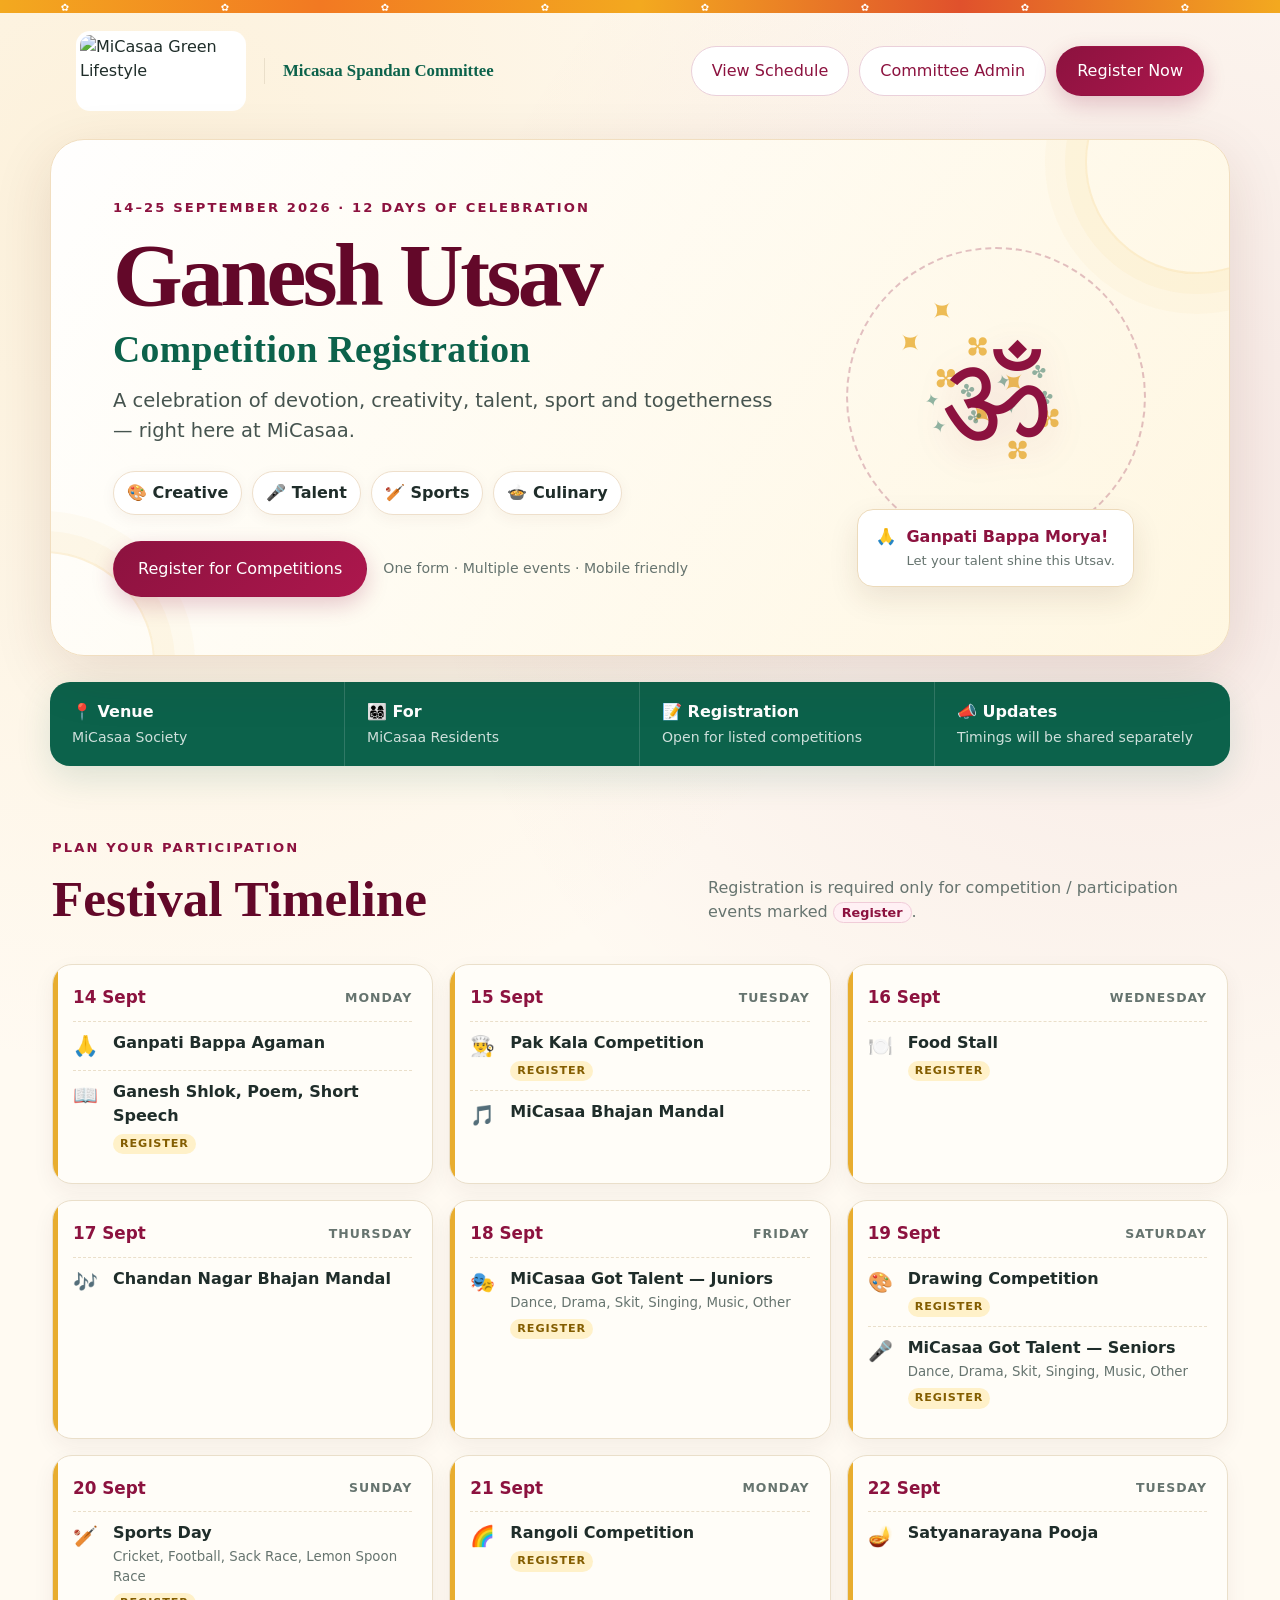
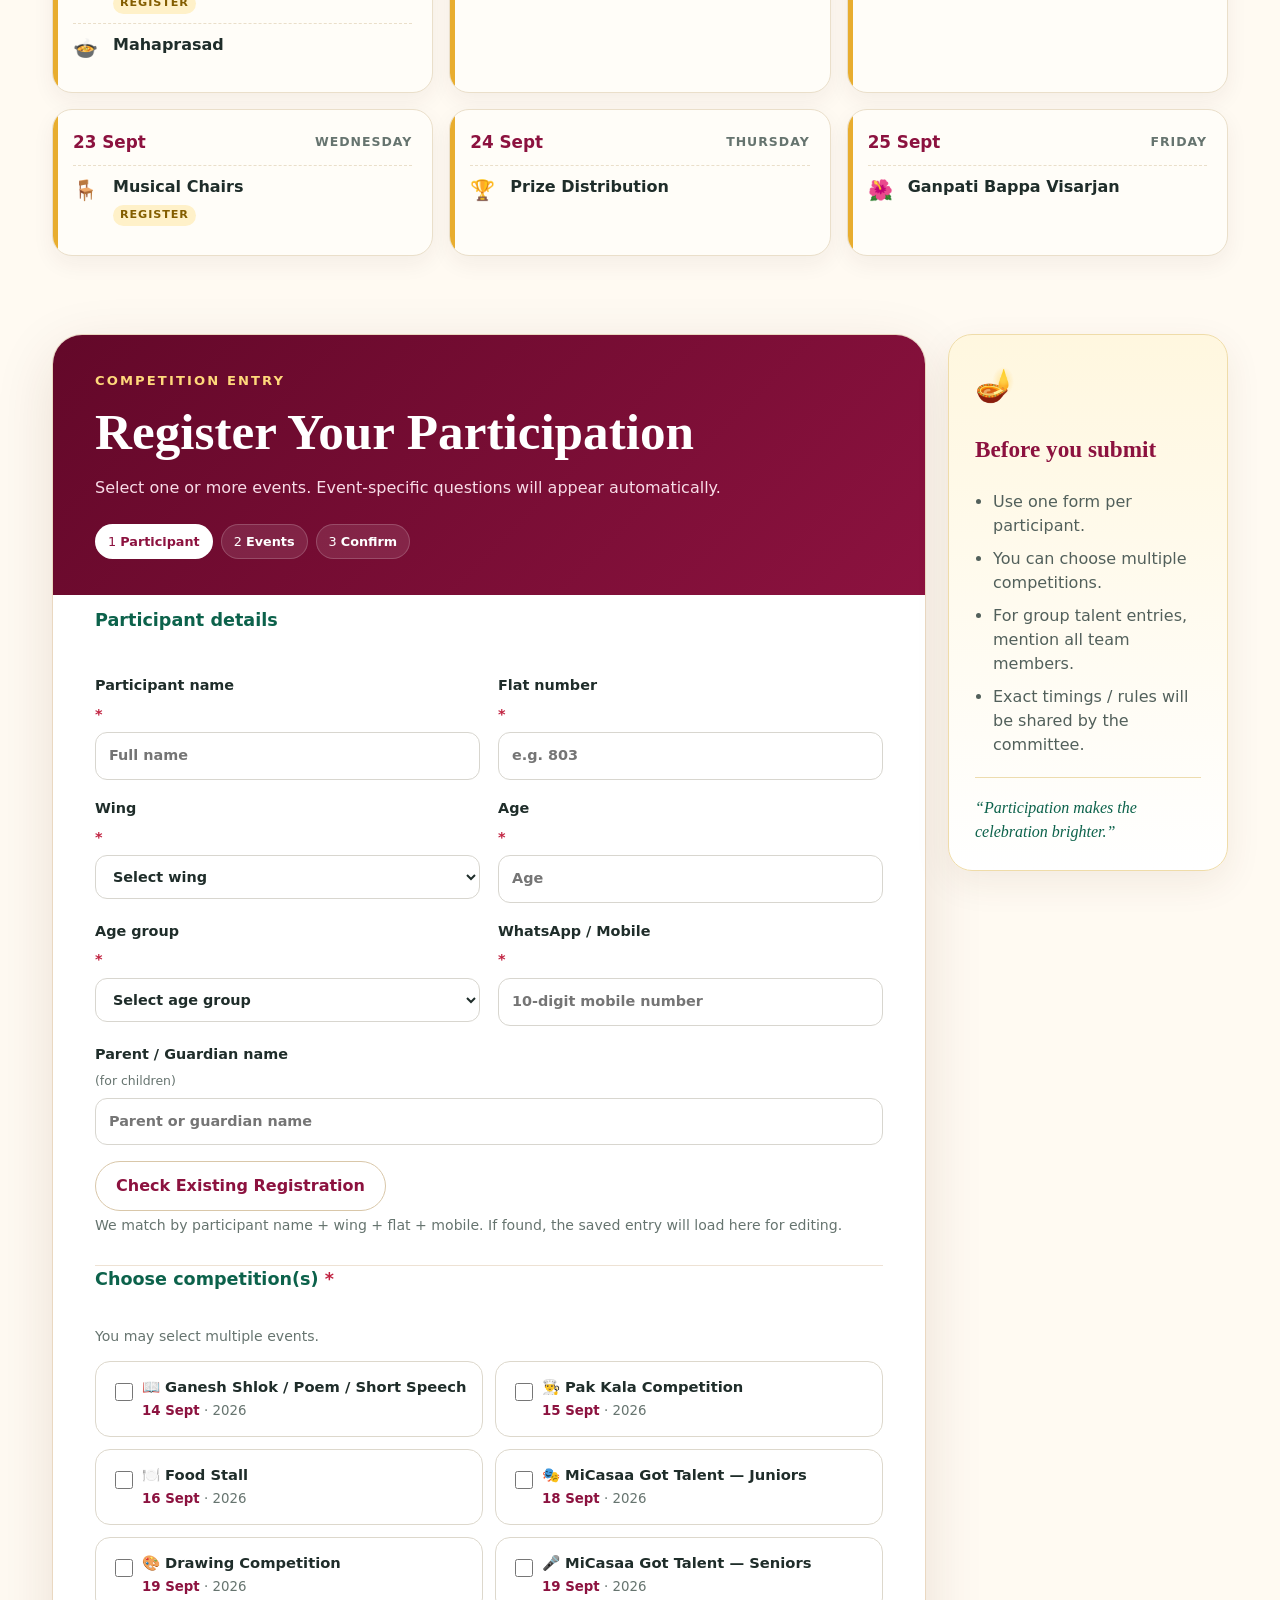
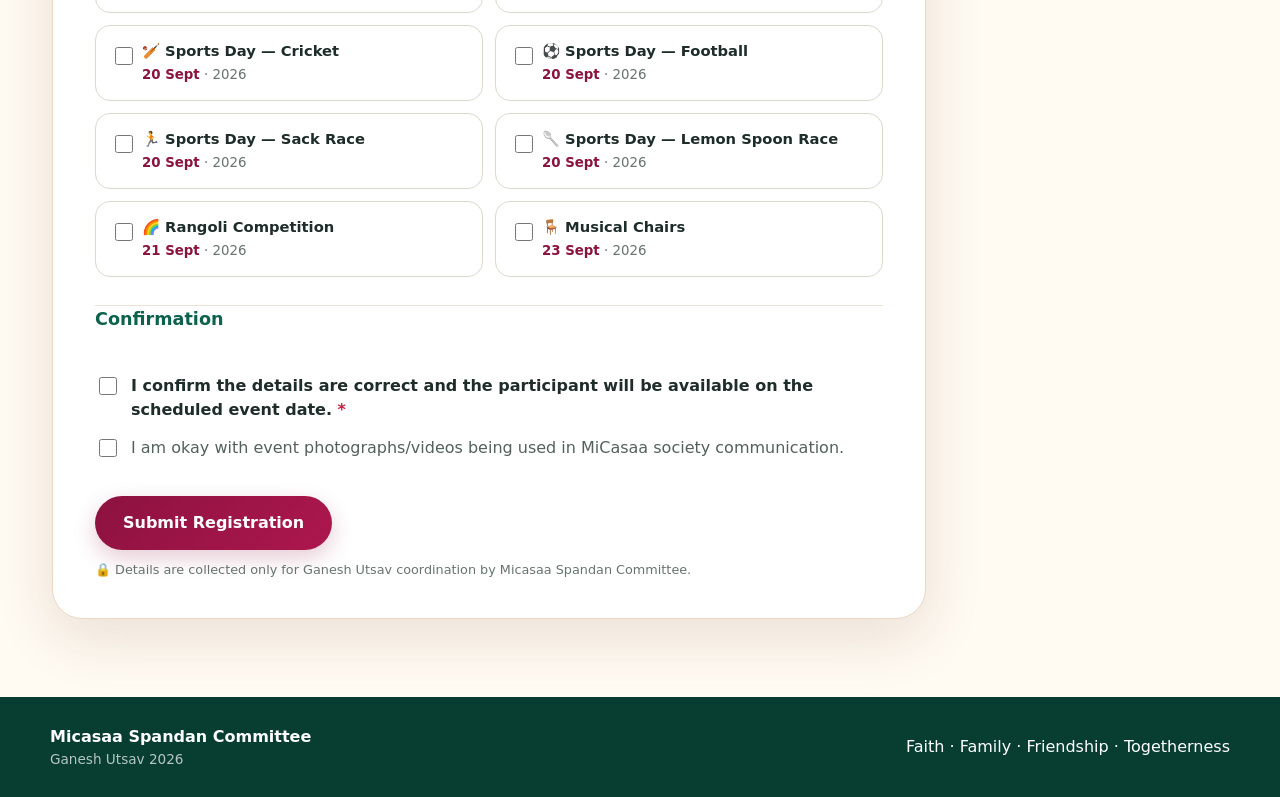
==== index.html @ 875b850d "Add files via upload" ====
<!doctype html>
<html lang="en">
<head>
  <meta charset="utf-8" />
  <meta name="viewport" content="width=device-width, initial-scale=1" />
  <meta name="theme-color" content="#7f1237" />
  <title>MiCasaa Ganesh Utsav 2026 — Competition Registration</title>
  <meta name="description" content="Register for MiCasaa Ganesh Utsav 2026 competitions and activities organised by Micasaa Spandan Committee." />
  <link rel="stylesheet" href="style.css" />
</head>
<body>
  <div class="top-garland" aria-hidden="true">
    <span>✿</span><span>✿</span><span>✿</span><span>✿</span><span>✿</span><span>✿</span><span>✿</span><span>✿</span>
  </div>

  <header class="site-header">
    <div class="brand-wrap">
      <img src="assets/micasaa-logo.png" alt="MiCasaa Green Lifestyle" class="logo" />
      <div class="committee">Micasaa Spandan Committee</div>
    </div>
    <div class="header-actions">
      <a class="ghost-btn" href="#schedule">View Schedule</a>
      <a class="ghost-btn" href="admin.html">Committee Admin</a>
      <a class="primary-btn" href="#register">Register Now</a>
    </div>
  </header>

  <main>
    <section class="hero">
      <div class="hero-copy">
        <div class="eyebrow">14–25 September 2026 · 12 Days of Celebration</div>
        <h1>Ganesh Utsav <span>Competition Registration</span></h1>
        <p class="hero-text">A celebration of devotion, creativity, talent, sport and togetherness — right here at MiCasaa.</p>
        <div class="hero-badges">
          <span>🎨 Creative</span><span>🎤 Talent</span><span>🏏 Sports</span><span>🍲 Culinary</span>
        </div>
        <div class="hero-cta">
          <a class="primary-btn large" href="#register">Register for Competitions</a>
          <div class="microcopy">One form · Multiple events · Mobile friendly</div>
        </div>
      </div>
      <div class="hero-art" aria-hidden="true">
        <div class="mandala"></div>
        <div class="ganesha-symbol">ॐ</div>
        <div class="modak-card">🙏<strong>Ganpati Bappa Morya!</strong><span>Let your talent shine this Utsav.</span></div>
      </div>
    </section>

    <section class="info-strip">
      <div><strong>📍 Venue</strong><span>MiCasaa Society</span></div>
      <div><strong>👨‍👩‍👧‍👦 For</strong><span>MiCasaa Residents</span></div>
      <div><strong>📝 Registration</strong><span>Open for listed competitions</span></div>
      <div><strong>📣 Updates</strong><span>Timings will be shared separately</span></div>
    </section>

    <section id="schedule" class="section schedule-section">
      <div class="section-heading">
        <div>
          <div class="eyebrow">Plan your participation</div>
          <h2>Festival Timeline</h2>
        </div>
        <p>Registration is required only for competition / participation events marked <span class="pill">Register</span>.</p>
      </div>
      <div id="timeline" class="timeline"></div>
    </section>

    <section id="register" class="section register-section">
      <div class="registration-card">
        <div class="form-intro">
          <div class="eyebrow light">Competition Entry</div>
          <h2>Register Your Participation</h2>
          <p>Select one or more events. Event-specific questions will appear automatically.</p>
          <div class="stepper" aria-label="Registration steps">
            <span class="active">1 <b>Participant</b></span>
            <span>2 <b>Events</b></span>
            <span>3 <b>Confirm</b></span>
          </div>
        </div>

        <form id="registrationForm" novalidate>
          <fieldset>
            <legend>Participant details</legend>
            <div class="form-grid">
              <label>Participant name <em>*</em>
                <input name="participantName" autocomplete="name" required placeholder="Full name" />
              </label>
              <label>Flat number <em>*</em>
                <input name="flatNumber" required inputmode="numeric" placeholder="e.g. 803" />
              </label>
              <label>Wing <em>*</em>
                <select name="wing" required>
                  <option value="">Select wing</option>
                  <option>A</option><option>B</option><option>C</option><option>D</option><option>Other</option>
                </select>
              </label>
              <label>Age <em>*</em>
                <input name="age" required type="number" min="3" max="100" placeholder="Age" />
              </label>
              <label>Age group <em>*</em>
                <select name="ageGroup" required>
                  <option value="">Select age group</option>
                  <option>Junior / Kids</option>
                  <option>Senior / Teen</option>
                  <option>Adult</option>
                </select>
              </label>
              <label>WhatsApp / Mobile <em>*</em>
                <input name="mobile" required type="tel" inputmode="tel" pattern="[0-9 +()-]{10,18}" placeholder="10-digit mobile number" />
              </label>
              <label class="full">Parent / Guardian name <span class="optional">(for children)</span>
                <input name="guardianName" placeholder="Parent or guardian name" />
              </label>
            </div>
            <div class="existing-check">
              <button id="checkExisting" class="ghost-btn inline-check" type="button">Check Existing Registration</button>
              <span class="field-help">We match by participant name + wing + flat + mobile. If found, the saved entry will load here for editing.</span>
            </div>
            <div id="existingStatus" class="existing-status" hidden></div>
          </fieldset>

          <fieldset>
            <legend>Choose competition(s) <em>*</em></legend>
            <p class="field-help">You may select multiple events.</p>
            <div id="competitionCards" class="competition-grid"></div>
            <div id="eventError" class="error-text" hidden>Please select at least one competition.</div>
          </fieldset>

          <fieldset id="eventDetailsFieldset" hidden>
            <legend>Event details</legend>
            <div id="dynamicQuestions"></div>
          </fieldset>

          <fieldset>
            <legend>Confirmation</legend>
            <label class="check-row">
              <input type="checkbox" name="confirmation" required />
              <span>I confirm the details are correct and the participant will be available on the scheduled event date. <em>*</em></span>
            </label>
            <label class="check-row optional-consent">
              <input type="checkbox" name="photoConsent" />
              <span>I am okay with event photographs/videos being used in MiCasaa society communication.</span>
            </label>
          </fieldset>

          <div class="submit-area">
            <button class="primary-btn submit-btn" type="submit">
              <span class="submit-label">Submit Registration</span>
              <span class="spinner" hidden></span>
            </button>
            <p class="privacy-note">🔒 Details are collected only for Ganesh Utsav coordination by Micasaa Spandan Committee.</p>
          </div>
        </form>
      </div>

      <aside class="side-card">
        <div class="side-icon">🪔</div>
        <h3>Before you submit</h3>
        <ul>
          <li>Use one form per participant.</li>
          <li>You can choose multiple competitions.</li>
          <li>For group talent entries, mention all team members.</li>
          <li>Exact timings / rules will be shared by the committee.</li>
        </ul>
        <div class="quote">“Participation makes the celebration brighter.”</div>
      </aside>
    </section>
  </main>

  <div id="successModal" class="modal" hidden>
    <div class="modal-card" role="dialog" aria-modal="true" aria-labelledby="successTitle">
      <div class="success-icon">✓</div>
      <h2 id="successTitle">Registration received!</h2>
      <p id="successMessage">Thank you for participating in MiCasaa Ganesh Utsav 2026.</p>
      <div id="registrationSummary" class="summary-box"></div>
      <p class="bappa">Ganpati Bappa Morya! 🙏🌺</p>
      <button id="closeModal" class="primary-btn" type="button">Done</button>
    </div>
  </div>

  <footer>
    <div><strong>Micasaa Spandan Committee</strong><span>Ganesh Utsav 2026</span></div>
    <div>Faith · Family · Friendship · Togetherness</div>
  </footer>

  <script src="config.js"></script>
  <script src="script.js"></script>
</body>
</html>
---- style.css ----
:root {
  --maroon:#8c123f;
  --maroon-dark:#630829;
  --gold:#e8ad2f;
  --gold-soft:#ffe8a4;
  --green:#0c624b;
  --ink:#1f2d2a;
  --muted:#66746f;
  --cream:#fffaf0;
  --paper:#fffdf8;
  --line:#eadfca;
  --shadow:0 18px 60px rgba(80,35,18,.12);
  --radius:24px;
}
*{box-sizing:border-box}html{scroll-behavior:smooth}body{margin:0;color:var(--ink);font-family:Inter,ui-sans-serif,system-ui,-apple-system,BlinkMacSystemFont,"Segoe UI",sans-serif;background:
radial-gradient(circle at 10% 5%, rgba(232,173,47,.12), transparent 22%),
radial-gradient(circle at 90% 12%, rgba(140,18,63,.08), transparent 20%),
#fffaf2;line-height:1.5}.top-garland{height:13px;background:linear-gradient(90deg,#f3a91f,#f27922,#f3a91f,#e0512c,#f3a91f);display:flex;justify-content:space-around;overflow:hidden;color:#fff;font-size:10px;letter-spacing:30px}.site-header{max-width:1180px;margin:auto;padding:18px 26px;display:flex;align-items:center;justify-content:space-between;gap:24px}.brand-wrap{display:flex;align-items:center;gap:18px}.logo{width:170px;height:80px;object-fit:contain;background:#fff;border-radius:14px;padding:4px}.committee{font-family:Georgia,serif;color:var(--green);font-size:1.05rem;font-weight:700;border-left:1px solid var(--line);padding-left:18px}.header-actions{display:flex;gap:10px}.primary-btn,.ghost-btn{display:inline-flex;align-items:center;justify-content:center;text-decoration:none;border-radius:999px;padding:12px 20px;font-weight:800;border:1px solid transparent;transition:.2s ease;cursor:pointer;font:inherit}.primary-btn{background:linear-gradient(135deg,var(--maroon),#ad174d);color:#fff;box-shadow:0 8px 22px rgba(140,18,63,.22)}.primary-btn:hover{transform:translateY(-1px);box-shadow:0 10px 28px rgba(140,18,63,.3)}.ghost-btn{background:#fff;color:var(--maroon);border-color:#ead0da}.ghost-btn:hover{background:#fff3f7}.hero{max-width:1180px;margin:10px auto 26px;padding:58px 62px;border-radius:34px;display:grid;grid-template-columns:1.35fr .65fr;min-height:500px;background:
linear-gradient(125deg,rgba(255,255,255,.96),rgba(255,247,225,.96)),
repeating-linear-gradient(45deg,transparent 0 20px,rgba(232,173,47,.08) 20px 21px);position:relative;overflow:hidden;box-shadow:var(--shadow);border:1px solid #f1dec0}.hero:before,.hero:after{content:"";position:absolute;width:220px;height:220px;border:2px solid rgba(232,173,47,.16);border-radius:50%;right:-80px;top:-90px;box-shadow:0 0 0 20px rgba(232,173,47,.05),0 0 0 40px rgba(232,173,47,.04)}.hero:after{right:auto;left:-120px;top:auto;bottom:-120px}.hero-copy{position:relative;z-index:2;align-self:center}.eyebrow{font-size:.82rem;text-transform:uppercase;letter-spacing:.16em;color:var(--maroon);font-weight:900}.eyebrow.light{color:#ffd87b}.hero h1{font-family:Georgia,serif;font-size:clamp(3rem,7vw,5.6rem);line-height:.92;margin:16px 0 18px;color:var(--maroon-dark);letter-spacing:-.04em}.hero h1 span{display:block;color:var(--green);font-size:.42em;letter-spacing:.01em;margin-top:16px}.hero-text{font-size:1.22rem;max-width:680px;color:#46544f}.hero-badges{display:flex;gap:10px;flex-wrap:wrap;margin:26px 0}.hero-badges span{background:#fff;border:1px solid #eedfcb;border-radius:999px;padding:9px 13px;font-weight:700;box-shadow:0 4px 15px rgba(79,41,24,.05)}.hero-cta{display:flex;align-items:center;gap:16px;flex-wrap:wrap}.large{padding:15px 24px}.microcopy{font-size:.88rem;color:var(--muted)}.hero-art{position:relative;display:grid;place-items:center;min-height:360px}.mandala{width:300px;height:300px;border:2px dashed rgba(140,18,63,.25);border-radius:50%;position:absolute;animation:spin 36s linear infinite}.mandala:before,.mandala:after{content:"✦ ✤ ✦ ✤ ✦ ✤ ✦ ✤";position:absolute;inset:36px;display:grid;place-items:center;color:rgba(232,173,47,.8);font-size:30px;letter-spacing:8px;transform:rotate(45deg)}.mandala:after{inset:78px;transform:rotate(-15deg);color:rgba(12,98,75,.45);font-size:18px}.ganesha-symbol{font-family:Georgia,serif;font-size:8rem;color:var(--maroon);z-index:1;filter:drop-shadow(0 10px 18px rgba(140,18,63,.15))}.modak-card{position:absolute;bottom:10px;z-index:2;background:#fff;padding:15px 18px;border-radius:16px;border:1px solid #ecdaba;box-shadow:0 12px 30px rgba(72,37,20,.1);display:grid;grid-template-columns:auto 1fr;gap:2px 10px;align-items:center}.modak-card strong{color:var(--maroon)}.modak-card span{grid-column:2;font-size:.82rem;color:var(--muted)}@keyframes spin{to{transform:rotate(360deg)}}.info-strip{max-width:1180px;margin:0 auto 72px;display:grid;grid-template-columns:repeat(4,1fr);background:var(--green);color:#fff;border-radius:20px;overflow:hidden;box-shadow:0 12px 35px rgba(12,98,75,.14)}.info-strip>div{padding:18px 22px;border-right:1px solid rgba(255,255,255,.15);display:flex;flex-direction:column;gap:3px}.info-strip>div:last-child{border:0}.info-strip span{font-size:.88rem;opacity:.8}.section{max-width:1180px;margin:0 auto 78px;padding:0 2px}.section-heading{display:flex;justify-content:space-between;align-items:end;gap:40px;margin-bottom:24px}.section-heading h2,.form-intro h2{font-family:Georgia,serif;color:var(--maroon-dark);font-size:clamp(2rem,4vw,3.3rem);margin:3px 0}.section-heading p{max-width:520px;color:var(--muted)}.pill{background:#fff0f4;color:var(--maroon);border:1px solid #f0ccd8;border-radius:999px;padding:2px 8px;font-size:.8rem;font-weight:800}.timeline{display:grid;grid-template-columns:repeat(3,1fr);gap:16px}.day-card{background:var(--paper);border:1px solid var(--line);border-radius:20px;padding:20px;position:relative;overflow:hidden;box-shadow:0 8px 22px rgba(65,40,26,.06)}.day-card:before{content:"";position:absolute;left:0;top:0;bottom:0;width:5px;background:var(--gold)}.day-head{display:flex;justify-content:space-between;align-items:center;margin-bottom:10px}.date-chip{font-weight:900;color:var(--maroon);font-size:1.05rem}.weekday{font-size:.78rem;text-transform:uppercase;letter-spacing:.08em;color:var(--muted);font-weight:800}.event-line{display:flex;gap:10px;align-items:flex-start;padding:9px 0;border-top:1px dashed #eadfca}.event-line:first-of-type{border-top:0}.event-icon{width:30px;flex:0 0 30px;font-size:1.25rem}.event-line strong{display:block}.event-line small{display:block;color:var(--muted);margin-top:2px}.register-tag{display:inline-block;margin-top:6px;background:#fff1c9;color:#835d00;border-radius:999px;padding:2px 7px;font-size:.7rem;text-transform:uppercase;letter-spacing:.08em;font-weight:900}.register-section{display:grid;grid-template-columns:minmax(0,1fr) 280px;gap:22px;align-items:start}.registration-card{background:#fff;border-radius:30px;overflow:hidden;box-shadow:var(--shadow);border:1px solid #ead8c1}.form-intro{background:linear-gradient(135deg,var(--maroon-dark),var(--maroon));color:#fff;padding:36px 42px}.form-intro h2{color:#fff}.form-intro p{margin:5px 0 24px;color:#f8dce7}.stepper{display:flex;gap:8px;flex-wrap:wrap}.stepper span{background:rgba(255,255,255,.1);border:1px solid rgba(255,255,255,.18);border-radius:999px;padding:7px 12px;font-size:.8rem}.stepper .active{background:#fff;color:var(--maroon)}form{padding:12px 42px 38px}fieldset{border:0;border-bottom:1px solid #eee2d4;padding:28px 0;margin:0}fieldset:last-of-type{border-bottom:0}legend{font-size:1.1rem;font-weight:900;color:var(--green);padding:0;margin-bottom:14px}em{color:#c12442;font-style:normal}.optional{font-size:.78rem;color:var(--muted);font-weight:500}.form-grid{display:grid;grid-template-columns:repeat(2,minmax(0,1fr));gap:18px}.form-grid label,.dynamic-block label{display:flex;flex-direction:column;gap:7px;font-weight:750;font-size:.9rem}.full{grid-column:1/-1}input,select,textarea{width:100%;border:1px solid #d8d6cf;border-radius:12px;padding:12px 13px;font:inherit;color:var(--ink);background:#fff;outline:0;transition:.15s}input:focus,select:focus,textarea:focus{border-color:var(--green);box-shadow:0 0 0 3px rgba(12,98,75,.1)}textarea{min-height:92px;resize:vertical}.field-help{font-size:.88rem;color:var(--muted);margin-top:-8px}.competition-grid{display:grid;grid-template-columns:repeat(2,1fr);gap:12px}.competition-card{position:relative;border:1px solid #ddd8cc;border-radius:15px;padding:14px 14px 14px 46px;cursor:pointer;background:#fff;transition:.16s;min-height:76px}.competition-card:hover{border-color:#d6ad59;background:#fffdf8}.competition-card.selected{border-color:var(--maroon);background:#fff3f7;box-shadow:0 0 0 2px rgba(140,18,63,.08)}.competition-card input{position:absolute;left:15px;top:18px;width:18px;height:18px;accent-color:var(--maroon)}.competition-card strong{display:block;font-size:.92rem}.competition-card small{color:var(--muted);display:block;margin-top:3px}.competition-card .event-date{color:var(--maroon);font-weight:800}.error-text{color:#b11a36;background:#fff0f3;border-radius:10px;padding:9px 11px;margin-top:10px;font-size:.88rem}.dynamic-block{background:#fbfaf6;border:1px solid #e8dfd2;border-radius:16px;padding:18px;margin:12px 0}.dynamic-block h4{margin:0 0 13px;color:var(--maroon)}.dynamic-grid{display:grid;grid-template-columns:repeat(2,1fr);gap:14px}.check-row{display:flex;gap:11px;align-items:flex-start;font-weight:650}.check-row input{width:18px;height:18px;accent-color:var(--green);margin-top:3px;flex:0 0 auto}.optional-consent{margin-top:14px;color:#53615c;font-weight:500}.submit-area{display:flex;flex-direction:column;align-items:flex-start;gap:10px;padding-top:8px}.submit-btn{border:0;padding:15px 28px;font-weight:900}.privacy-note{font-size:.8rem;color:var(--muted);margin:0}.spinner{width:17px;height:17px;border:2px solid rgba(255,255,255,.5);border-top-color:#fff;border-radius:50%;animation:spin .8s linear infinite}.side-card{position:sticky;top:20px;background:linear-gradient(180deg,#fff7df,#fff);border:1px solid #efdca9;border-radius:24px;padding:26px;box-shadow:0 12px 36px rgba(88,52,20,.08)}.side-icon{font-size:2rem}.side-card h3{color:var(--maroon);font-family:Georgia,serif;font-size:1.45rem}.side-card ul{padding-left:18px;color:#52605b}.side-card li{margin:9px 0}.quote{margin-top:20px;border-top:1px solid #eddcaf;padding-top:18px;color:var(--green);font-family:Georgia,serif;font-style:italic}.modal{position:fixed;inset:0;background:rgba(35,18,12,.62);z-index:50;display:grid;place-items:center;padding:20px}.modal[hidden]{display:none}.modal-card{background:#fffdf8;width:min(520px,100%);border-radius:26px;padding:34px;text-align:center;box-shadow:0 28px 80px rgba(0,0,0,.25);border:2px solid #ecd18a}.success-icon{width:64px;height:64px;display:grid;place-items:center;margin:0 auto 12px;border-radius:50%;background:#e8f7ef;color:var(--green);font-size:2rem;font-weight:900}.modal h2{font-family:Georgia,serif;color:var(--maroon);font-size:2rem;margin:8px}.summary-box{background:#f8f4ea;border-radius:15px;padding:15px;margin:18px 0;text-align:left;font-size:.9rem}.bappa{font-weight:900;color:var(--green)}footer{background:#083d32;color:#fff;padding:28px max(26px,calc((100vw - 1180px)/2));display:flex;justify-content:space-between;gap:20px;align-items:center}footer div:first-child{display:flex;flex-direction:column}footer span{opacity:.7;font-size:.85rem}
@media(max-width:900px){.site-header{padding:14px 18px}.committee{display:none}.header-actions .ghost-btn{display:none}.hero{margin:4px 14px 20px;padding:38px 26px;grid-template-columns:1fr}.hero-art{min-height:240px}.hero h1{font-size:3.7rem}.mandala{width:230px;height:230px}.ganesha-symbol{font-size:6rem}.info-strip{margin:0 14px 52px;grid-template-columns:repeat(2,1fr)}.timeline{grid-template-columns:repeat(2,1fr)}.section{padding:0 14px}.register-section{grid-template-columns:1fr}.side-card{position:static}.form-intro,form{padding-left:24px;padding-right:24px}}
@media(max-width:620px){.logo{width:132px;height:64px}.site-header .primary-btn{padding:10px 14px;font-size:.84rem}.hero{padding:32px 20px;border-radius:24px}.hero h1{font-size:3rem}.hero h1 span{font-size:.38em}.hero-text{font-size:1rem}.hero-art{min-height:220px}.modak-card{font-size:.8rem}.info-strip{grid-template-columns:1fr 1fr;border-radius:16px}.info-strip>div{padding:14px}.section-heading{display:block}.timeline{grid-template-columns:1fr}.registration-card{border-radius:22px}.form-grid,.competition-grid,.dynamic-grid{grid-template-columns:1fr}.stepper b{display:none}form{padding:6px 18px 28px}.form-intro{padding:28px 20px}.form-intro h2{font-size:2.35rem}footer{display:block;text-align:center}footer div+div{margin-top:10px}.hero-cta{align-items:flex-start;flex-direction:column}}

/* Existing registration / edit mode */
.existing-check{display:flex;align-items:center;gap:12px;flex-wrap:wrap;margin-top:16px}
.inline-check{background:#fff;border:1px solid #d9c7a9;color:var(--maroon);cursor:pointer;font:inherit;font-weight:850}
.inline-check:disabled{opacity:.55;cursor:wait}
.existing-status{margin-top:14px;border-radius:14px;padding:13px 15px;font-size:.9rem;border:1px solid #d8e7df;background:#edf8f2;color:#175c48}
.existing-status.not-found{background:#fffaf0;border-color:#efdfb8;color:#755619}
.existing-status.found{background:#edf8f2;border-color:#b9dfcd;color:#155c47}
.existing-status.error{background:#fff1f3;border-color:#f0c4cd;color:#a02039}
.edit-chip{display:inline-block;margin-left:6px;background:#dff4e9;color:#176249;border-radius:999px;padding:3px 8px;font-size:.75rem;font-weight:900}

.food-stall-note{margin-top:4px;padding:12px 14px;border-radius:12px;background:#fff7df;border:1px solid #e7c66b;color:#6f4d16;font-size:.92rem;line-height:1.45}
.food-stall-note strong{color:#8b2f24}
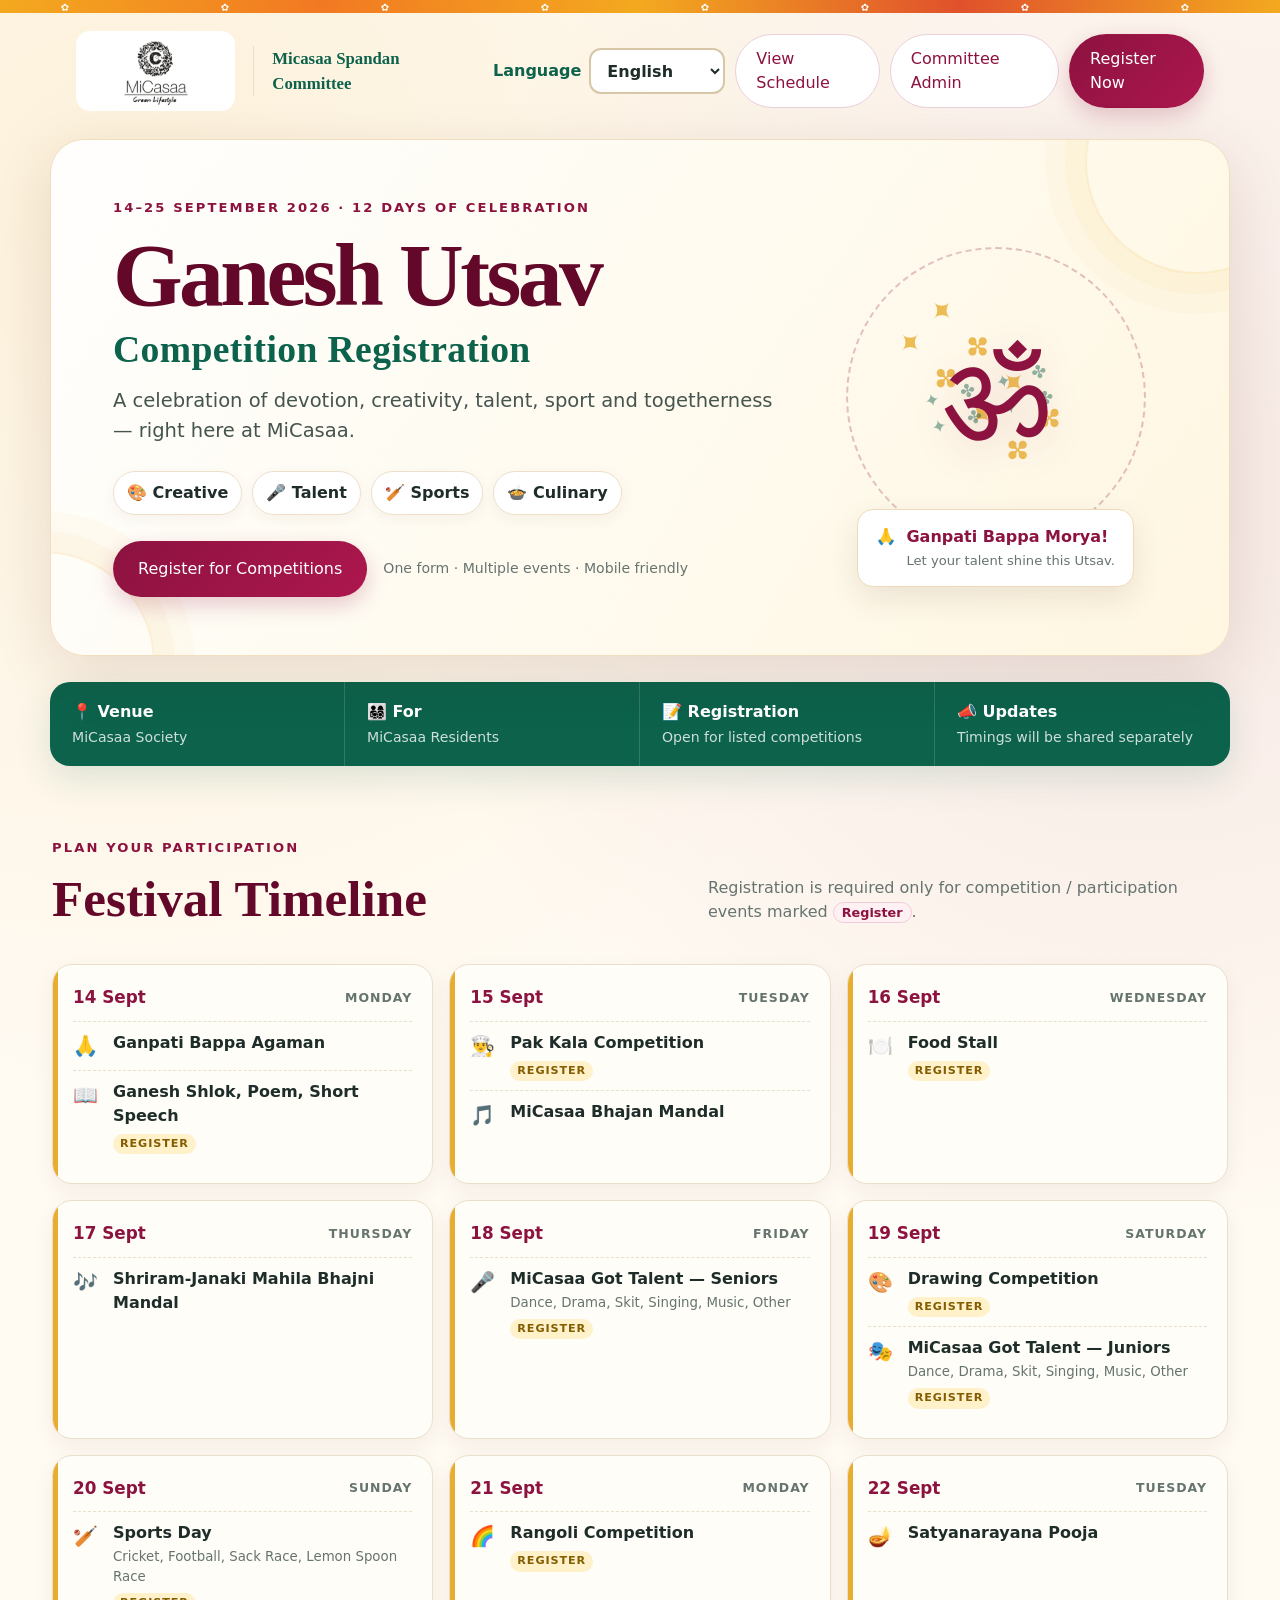
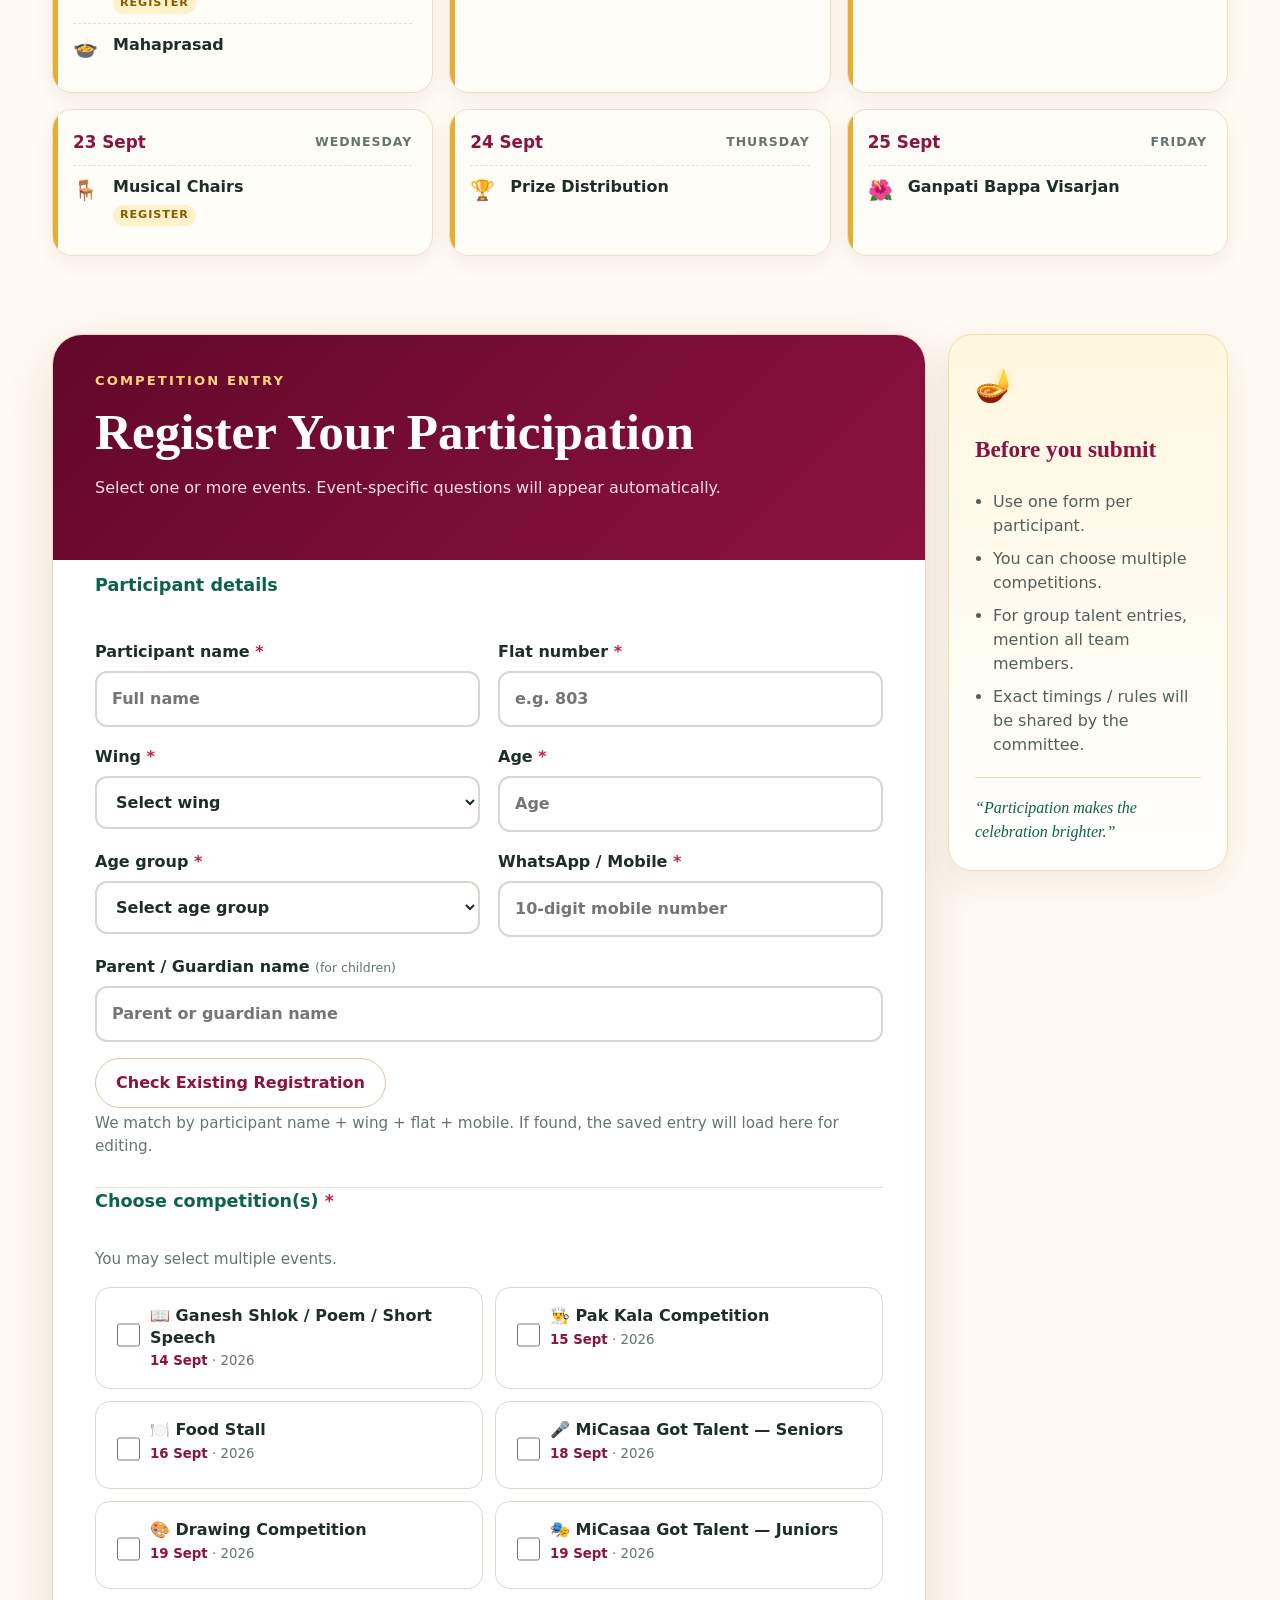
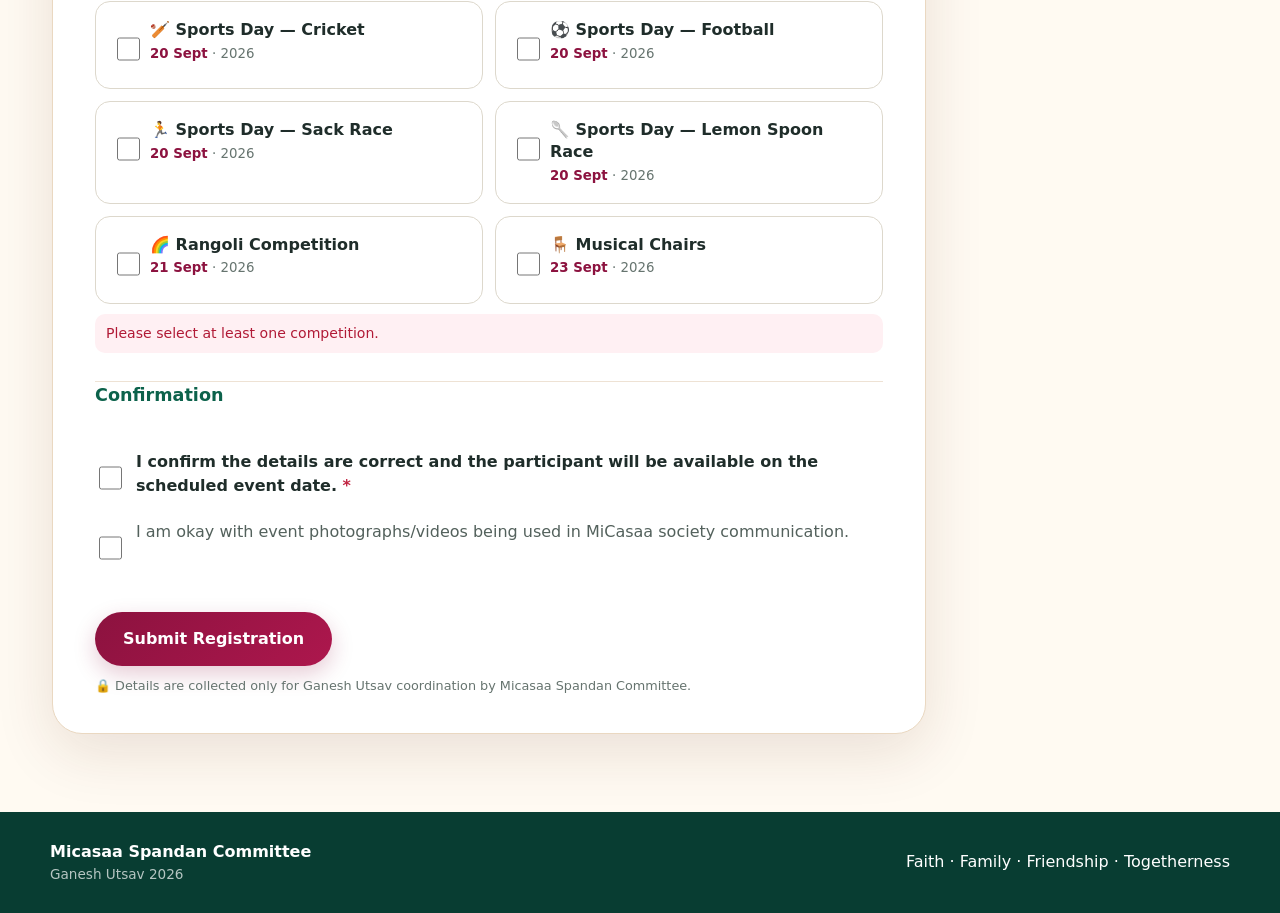
==== commit 5d7e1ee3: "Add files via upload" ====
--- a/index.html
+++ b/index.html
@@ -19,24 +19,25 @@
       <div class="committee">Micasaa Spandan Committee</div>
     </div>
     <div class="header-actions">
-      <a class="ghost-btn" href="#schedule">View Schedule</a>
+      <label class="language-picker" for="languageSelect"><span data-i18n="languageLabel">Language</span><select id="languageSelect" aria-label="Select language"><option value="en">English</option><option value="hi">हिन्दी</option><option value="mr">मराठी</option></select></label>
+      <a class="ghost-btn" href="#schedule" data-i18n="viewSchedule">View Schedule</a>
       <a class="ghost-btn" href="admin.html">Committee Admin</a>
-      <a class="primary-btn" href="#register">Register Now</a>
+      <a class="primary-btn" href="#register" data-i18n="registerNow">Register Now</a>
     </div>
   </header>
 
   <main>
     <section class="hero">
       <div class="hero-copy">
-        <div class="eyebrow">14–25 September 2026 · 12 Days of Celebration</div>
-        <h1>Ganesh Utsav <span>Competition Registration</span></h1>
-        <p class="hero-text">A celebration of devotion, creativity, talent, sport and togetherness — right here at MiCasaa.</p>
+        <div class="eyebrow" data-i18n="heroEyebrow">14–25 September 2026 · 12 Days of Celebration</div>
+        <h1><span class="hero-main" data-i18n="ganeshUtsav">Ganesh Utsav</span> <span data-i18n="competitionRegistration">Competition Registration</span></h1>
+        <p class="hero-text" data-i18n="heroText">A celebration of devotion, creativity, talent, sport and togetherness — right here at MiCasaa.</p>
         <div class="hero-badges">
-          <span>🎨 Creative</span><span>🎤 Talent</span><span>🏏 Sports</span><span>🍲 Culinary</span>
+          <span data-i18n="creative">🎨 Creative</span><span data-i18n="talent">🎤 Talent</span><span data-i18n="sports">🏏 Sports</span><span data-i18n="culinary">🍲 Culinary</span>
         </div>
         <div class="hero-cta">
-          <a class="primary-btn large" href="#register">Register for Competitions</a>
-          <div class="microcopy">One form · Multiple events · Mobile friendly</div>
+          <a class="primary-btn large" href="#register" data-i18n="registerCompetitions">Register for Competitions</a>
+          <div class="microcopy" data-i18n="microcopy">One form · Multiple events · Mobile friendly</div>
         </div>
       </div>
       <div class="hero-art" aria-hidden="true">
@@ -47,19 +48,19 @@
     </section>
 
     <section class="info-strip">
-      <div><strong>📍 Venue</strong><span>MiCasaa Society</span></div>
-      <div><strong>👨‍👩‍👧‍👦 For</strong><span>MiCasaa Residents</span></div>
-      <div><strong>📝 Registration</strong><span>Open for listed competitions</span></div>
-      <div><strong>📣 Updates</strong><span>Timings will be shared separately</span></div>
+      <div><strong data-i18n="venue">📍 Venue</strong><span>MiCasaa Society</span></div>
+      <div><strong data-i18n="forLabel">👨‍👩‍👧‍👦 For</strong><span data-i18n="residents">MiCasaa Residents</span></div>
+      <div><strong data-i18n="registrationLabel">📝 Registration</strong><span data-i18n="registrationOpen">Open for listed competitions</span></div>
+      <div><strong data-i18n="updates">📣 Updates</strong><span data-i18n="timingsSeparate">Timings will be shared separately</span></div>
     </section>
 
     <section id="schedule" class="section schedule-section">
       <div class="section-heading">
         <div>
-          <div class="eyebrow">Plan your participation</div>
-          <h2>Festival Timeline</h2>
+          <div class="eyebrow" data-i18n="planParticipation">Plan your participation</div>
+          <h2 data-i18n="festivalTimeline">Festival Timeline</h2>
         </div>
-        <p>Registration is required only for competition / participation events marked <span class="pill">Register</span>.</p>
+        <p data-i18n-html="registrationMarked">Registration is required only for competition / participation events marked <span class="pill">Register</span>.</p>
       </div>
       <div id="timeline" class="timeline"></div>
     </section>
@@ -67,101 +68,96 @@
     <section id="register" class="section register-section">
       <div class="registration-card">
         <div class="form-intro">
-          <div class="eyebrow light">Competition Entry</div>
-          <h2>Register Your Participation</h2>
-          <p>Select one or more events. Event-specific questions will appear automatically.</p>
-          <div class="stepper" aria-label="Registration steps">
-            <span class="active">1 <b>Participant</b></span>
-            <span>2 <b>Events</b></span>
-            <span>3 <b>Confirm</b></span>
-          </div>
-        </div>
+          <div class="eyebrow light" data-i18n="competitionEntry">Competition Entry</div>
+          <h2 data-i18n="registerParticipation">Register Your Participation</h2>
+          <p data-i18n="selectEventsIntro">Select one or more events. Event-specific questions will appear automatically.</p>
+</div>
 
         <form id="registrationForm" novalidate>
           <fieldset>
-            <legend>Participant details</legend>
+            <legend data-i18n="participantDetails">Participant details</legend>
             <div class="form-grid">
-              <label>Participant name <em>*</em>
-                <input name="participantName" autocomplete="name" required placeholder="Full name" />
+              <label><span><span data-i18n="participantName">Participant name</span> <em>*</em></span>
+                <input name="participantName" autocomplete="name" required placeholder="Full name" data-i18n-placeholder="fullNamePlaceholder" />
               </label>
-              <label>Flat number <em>*</em>
-                <input name="flatNumber" required inputmode="numeric" placeholder="e.g. 803" />
+              <label><span><span data-i18n="flatNumber">Flat number</span> <em>*</em></span>
+                <input name="flatNumber" required inputmode="numeric" placeholder="e.g. 803" data-i18n-placeholder="flatPlaceholder" />
               </label>
-              <label>Wing <em>*</em>
+              <label><span><span data-i18n="wing">Wing</span> <em>*</em></span>
                 <select name="wing" required>
-                  <option value="">Select wing</option>
-                  <option>A</option><option>B</option><option>C</option><option>D</option><option>Other</option>
+                  <option value="" data-i18n="selectWing">Select wing</option>
+                  <option value="C1">C1</option><option value="C2">C2</option><option value="D">D</option><option value="E">E</option><option value="F">F</option><option value="G">G</option>
                 </select>
               </label>
-              <label>Age <em>*</em>
-                <input name="age" required type="number" min="3" max="100" placeholder="Age" />
+              <label><span><span data-i18n="age">Age</span> <em>*</em></span>
+                <input name="age" required type="number" min="3" max="100" placeholder="Age" data-i18n-placeholder="agePlaceholder" />
               </label>
-              <label>Age group <em>*</em>
+              <label><span><span data-i18n="ageGroup">Age group</span> <em>*</em></span>
                 <select name="ageGroup" required>
-                  <option value="">Select age group</option>
-                  <option>Junior / Kids</option>
-                  <option>Senior / Teen</option>
-                  <option>Adult</option>
+                  <option value="" data-i18n="selectAgeGroup">Select age group</option>
+                  <option value="Junior / Kids" data-i18n="juniorKids">Junior / Kids</option>
+                  <option value="Senior / Teen" data-i18n="seniorTeen">Senior / Teen</option>
+                  <option value="Adult" data-i18n="adult">Adult</option>
                 </select>
               </label>
-              <label>WhatsApp / Mobile <em>*</em>
-                <input name="mobile" required type="tel" inputmode="tel" pattern="[0-9 +()-]{10,18}" placeholder="10-digit mobile number" />
+              <label><span><span data-i18n="mobile">WhatsApp / Mobile</span> <em>*</em></span>
+                <input name="mobile" required type="tel" inputmode="tel" pattern="[0-9 +()-]{10,18}" placeholder="10-digit mobile number" data-i18n-placeholder="mobilePlaceholder" />
               </label>
-              <label class="full">Parent / Guardian name <span class="optional">(for children)</span>
-                <input name="guardianName" placeholder="Parent or guardian name" />
+              <label class="full"><span><span data-i18n="guardianName">Parent / Guardian name</span> <span class="optional" data-i18n="forChildren">(for children)</span></span>
+                <input name="guardianName" placeholder="Parent or guardian name" data-i18n-placeholder="guardianPlaceholder" />
               </label>
             </div>
             <div class="existing-check">
-              <button id="checkExisting" class="ghost-btn inline-check" type="button">Check Existing Registration</button>
-              <span class="field-help">We match by participant name + wing + flat + mobile. If found, the saved entry will load here for editing.</span>
+              <button id="checkExisting" class="ghost-btn inline-check" type="button" data-i18n="checkExisting">Check Existing Registration</button>
+              <span class="field-help" data-i18n="existingHelp">We match by participant name + wing + flat + mobile. If found, the saved entry will load here for editing.</span>
             </div>
             <div id="existingStatus" class="existing-status" hidden></div>
           </fieldset>
 
           <fieldset>
-            <legend>Choose competition(s) <em>*</em></legend>
-            <p class="field-help">You may select multiple events.</p>
+            <legend><span data-i18n="chooseCompetitions">Choose competition(s)</span> <em>*</em></legend>
+            <p class="field-help" data-i18n="multipleEvents">You may select multiple events.</p>
             <div id="competitionCards" class="competition-grid"></div>
-            <div id="eventError" class="error-text" hidden>Please select at least one competition.</div>
+            <div id="eventError" class="error-text" hidden data-i18n="selectAtLeastOne">Please select at least one competition.</div>
           </fieldset>
 
           <fieldset id="eventDetailsFieldset" hidden>
-            <legend>Event details</legend>
+            <legend data-i18n="eventDetails">Event details</legend>
             <div id="dynamicQuestions"></div>
           </fieldset>
 
           <fieldset>
-            <legend>Confirmation</legend>
+            <legend data-i18n="confirmation">Confirmation</legend>
             <label class="check-row">
               <input type="checkbox" name="confirmation" required />
-              <span>I confirm the details are correct and the participant will be available on the scheduled event date. <em>*</em></span>
+              <span><span data-i18n="confirmDetails">I confirm the details are correct and the participant will be available on the scheduled event date.</span> <em>*</em></span>
             </label>
             <label class="check-row optional-consent">
               <input type="checkbox" name="photoConsent" />
-              <span>I am okay with event photographs/videos being used in MiCasaa society communication.</span>
+              <span data-i18n="photoConsent">I am okay with event photographs/videos being used in MiCasaa society communication.</span>
             </label>
           </fieldset>
 
           <div class="submit-area">
             <button class="primary-btn submit-btn" type="submit">
-              <span class="submit-label">Submit Registration</span>
+              <span class="submit-label" data-i18n="submitRegistration">Submit Registration</span>
               <span class="spinner" hidden></span>
             </button>
-            <p class="privacy-note">🔒 Details are collected only for Ganesh Utsav coordination by Micasaa Spandan Committee.</p>
+            <p class="privacy-note" data-i18n="privacyNote">🔒 Details are collected only for Ganesh Utsav coordination by Micasaa Spandan Committee.</p>
           </div>
         </form>
       </div>
 
       <aside class="side-card">
         <div class="side-icon">🪔</div>
-        <h3>Before you submit</h3>
+        <h3 data-i18n="beforeSubmit">Before you submit</h3>
         <ul>
-          <li>Use one form per participant.</li>
-          <li>You can choose multiple competitions.</li>
-          <li>For group talent entries, mention all team members.</li>
-          <li>Exact timings / rules will be shared by the committee.</li>
+          <li data-i18n="tipOneForm">Use one form per participant.</li>
+          <li data-i18n="tipMultiple">You can choose multiple competitions.</li>
+          <li data-i18n="tipGroup">For group talent entries, mention all team members.</li>
+          <li data-i18n="tipTimings">Exact timings / rules will be shared by the committee.</li>
         </ul>
-        <div class="quote">“Participation makes the celebration brighter.”</div>
+        <div class="quote" data-i18n="participationQuote">“Participation makes the celebration brighter.”</div>
       </aside>
     </section>
   </main>
@@ -169,11 +165,11 @@
   <div id="successModal" class="modal" hidden>
     <div class="modal-card" role="dialog" aria-modal="true" aria-labelledby="successTitle">
       <div class="success-icon">✓</div>
-      <h2 id="successTitle">Registration received!</h2>
-      <p id="successMessage">Thank you for participating in MiCasaa Ganesh Utsav 2026.</p>
+      <h2 id="successTitle" data-i18n="registrationReceived">Registration received!</h2>
+      <p id="successMessage" data-i18n="successThankYou">Thank you for participating in MiCasaa Ganesh Utsav 2026.</p>
       <div id="registrationSummary" class="summary-box"></div>
       <p class="bappa">Ganpati Bappa Morya! 🙏🌺</p>
-      <button id="closeModal" class="primary-btn" type="button">Done</button>
+      <button id="closeModal" class="primary-btn" type="button" data-i18n="done">Done</button>
     </div>
   </div>
 
--- a/style.css
+++ b/style.css
@@ -33,3 +33,37 @@
 
 .food-stall-note{margin-top:4px;padding:12px 14px;border-radius:12px;background:#fff7df;border:1px solid #e7c66b;color:#6f4d16;font-size:.92rem;line-height:1.45}
 .food-stall-note strong{color:#8b2f24}
+
+/* Accessibility and language controls — optimized for residents including senior citizens */
+.language-picker{display:flex;align-items:center;gap:8px;font-weight:800;color:var(--green);white-space:nowrap}
+.language-picker select{width:auto;min-width:120px;min-height:46px;padding:9px 34px 9px 12px;border:2px solid #d7c6a8;background:#fff;font-weight:800;cursor:pointer}
+.hero h1 .hero-main{display:inline;color:var(--maroon-dark);font-size:1em;letter-spacing:-.04em;margin-top:0}
+.registration-card label{font-size:1rem}
+.registration-card input,.registration-card select,.registration-card textarea{font-size:1rem;min-height:50px;padding:14px 15px;border-width:2px}
+.registration-card textarea{min-height:104px}
+.competition-card{min-height:88px;padding:17px 16px 17px 54px}
+.competition-card input{width:23px;height:23px;left:17px;top:19px}
+.competition-card strong{font-size:1rem;line-height:1.35}
+.check-row input{width:23px;height:23px}
+.inline-check,.submit-btn{min-height:50px}
+.field-help{font-size:.95rem;line-height:1.55}
+.existing-check{gap:12px}
+
+@media(max-width:900px){
+  .header-actions{align-items:center;gap:8px}
+  .language-picker{font-size:.9rem}
+  .language-picker select{min-width:108px}
+}
+@media(max-width:620px){
+  .site-header{align-items:center}
+  .header-actions{margin-left:auto}
+  .header-actions>a{display:none}
+  .language-picker{display:grid;gap:3px;font-size:.78rem}
+  .language-picker select{min-width:112px;min-height:44px;font-size:.92rem}
+  .registration-card label{font-size:1.02rem}
+  .registration-card input,.registration-card select,.registration-card textarea{font-size:16px;min-height:54px}
+  .competition-card{min-height:92px}
+  .submit-btn,.inline-check{width:100%;min-height:54px;font-size:1rem}
+  .existing-check{display:grid}
+  .side-card{font-size:1rem}
+}
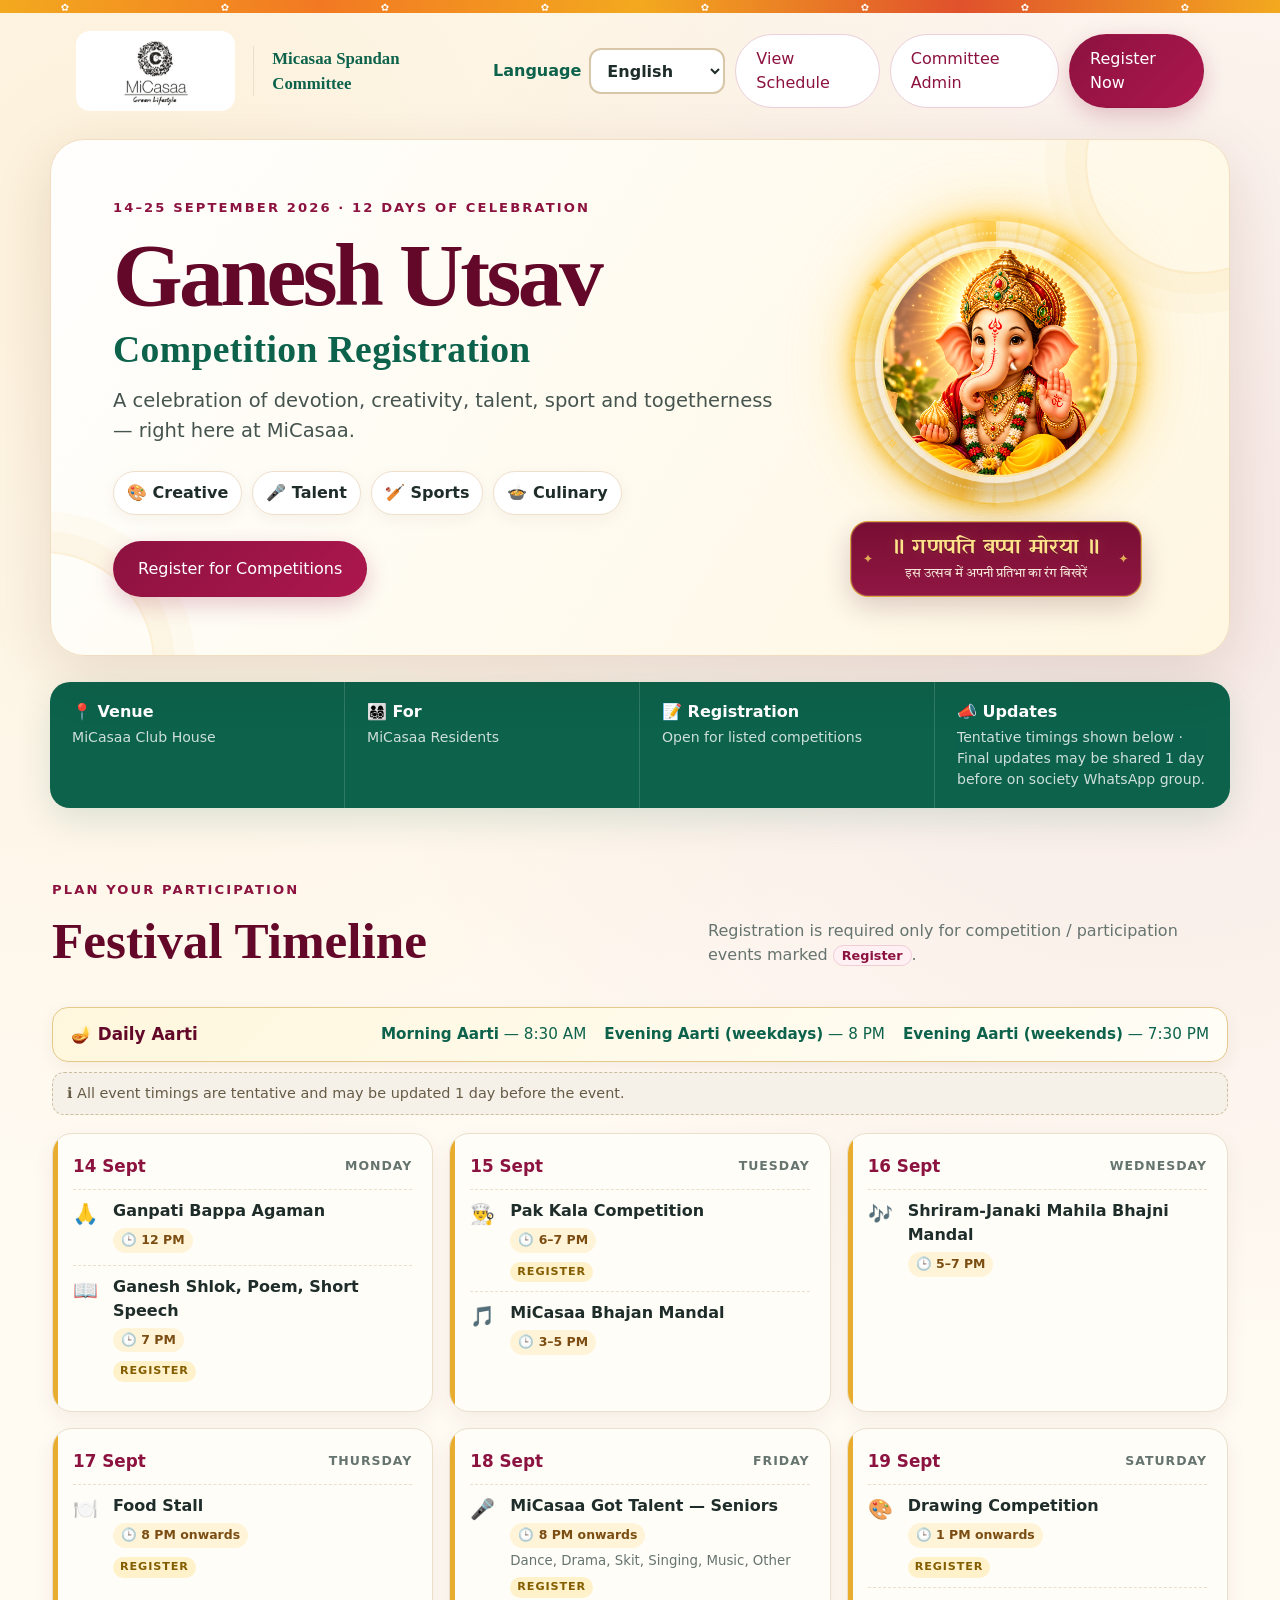
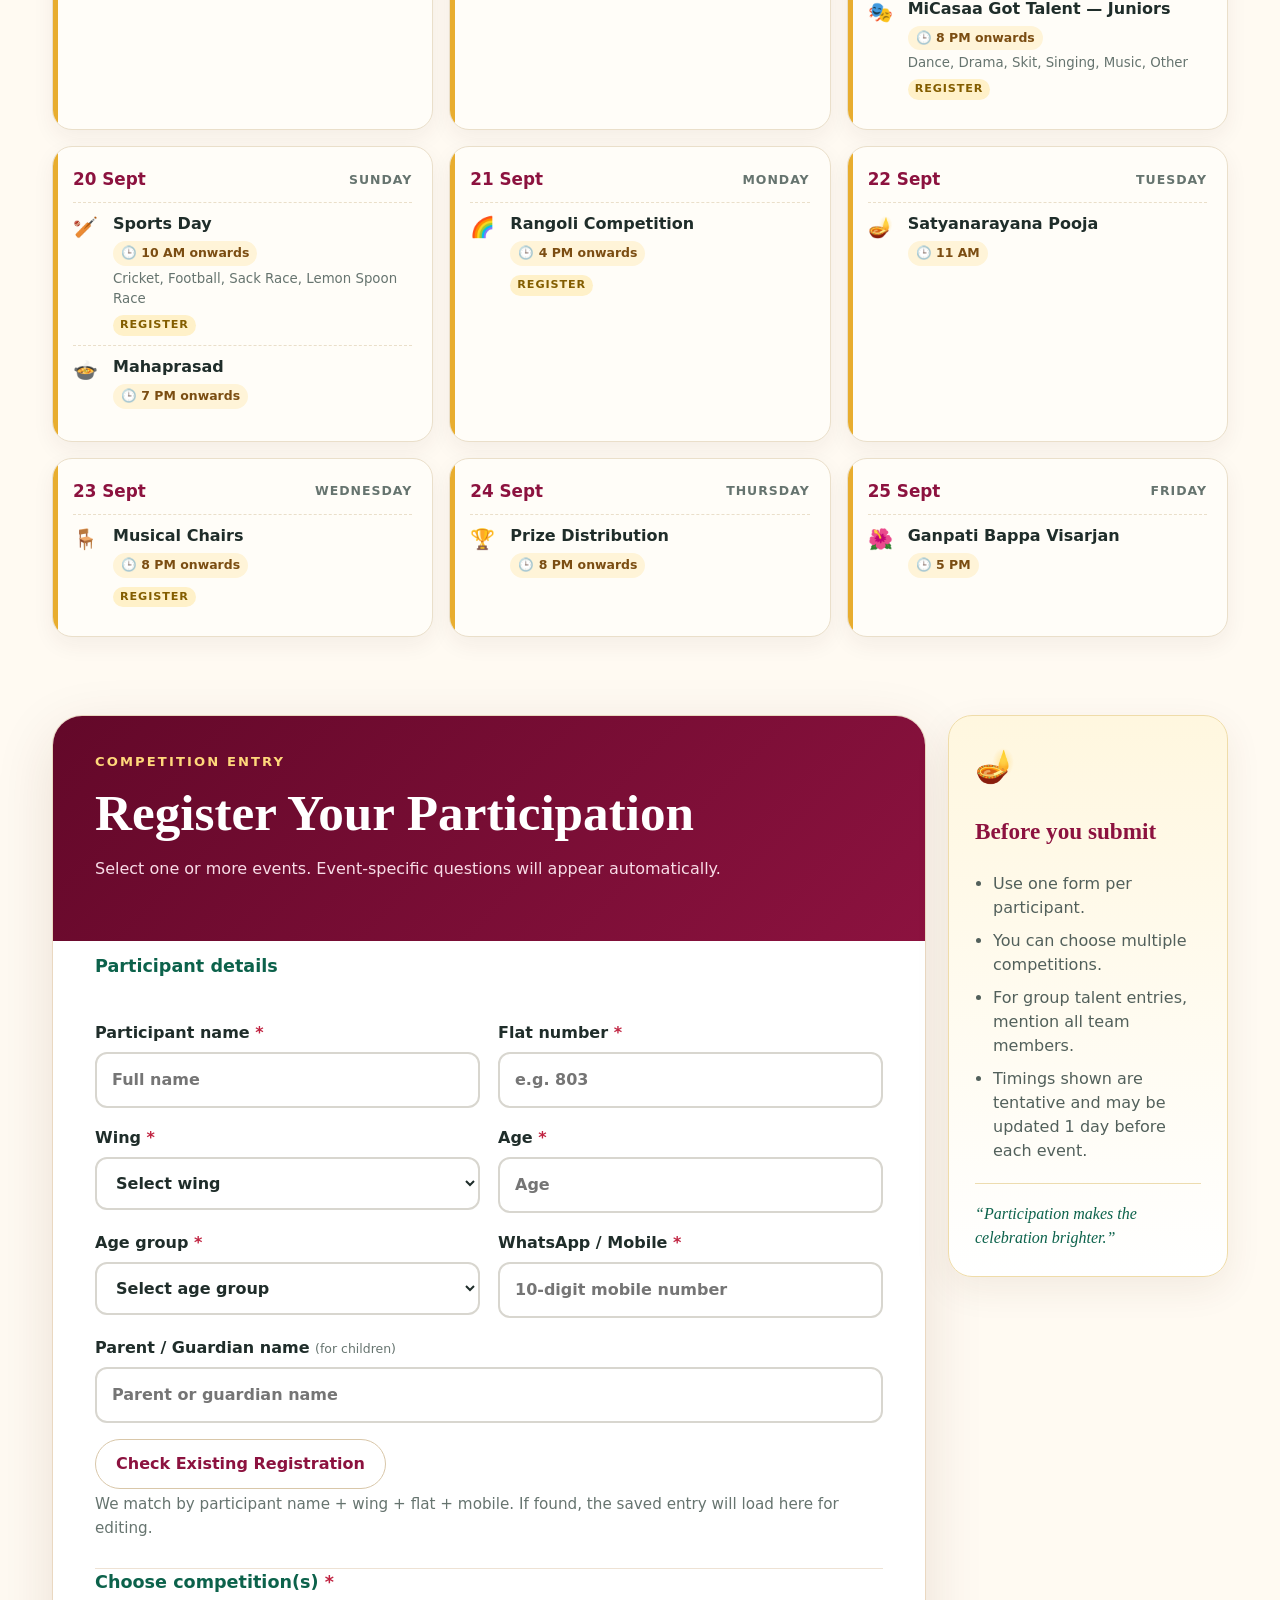
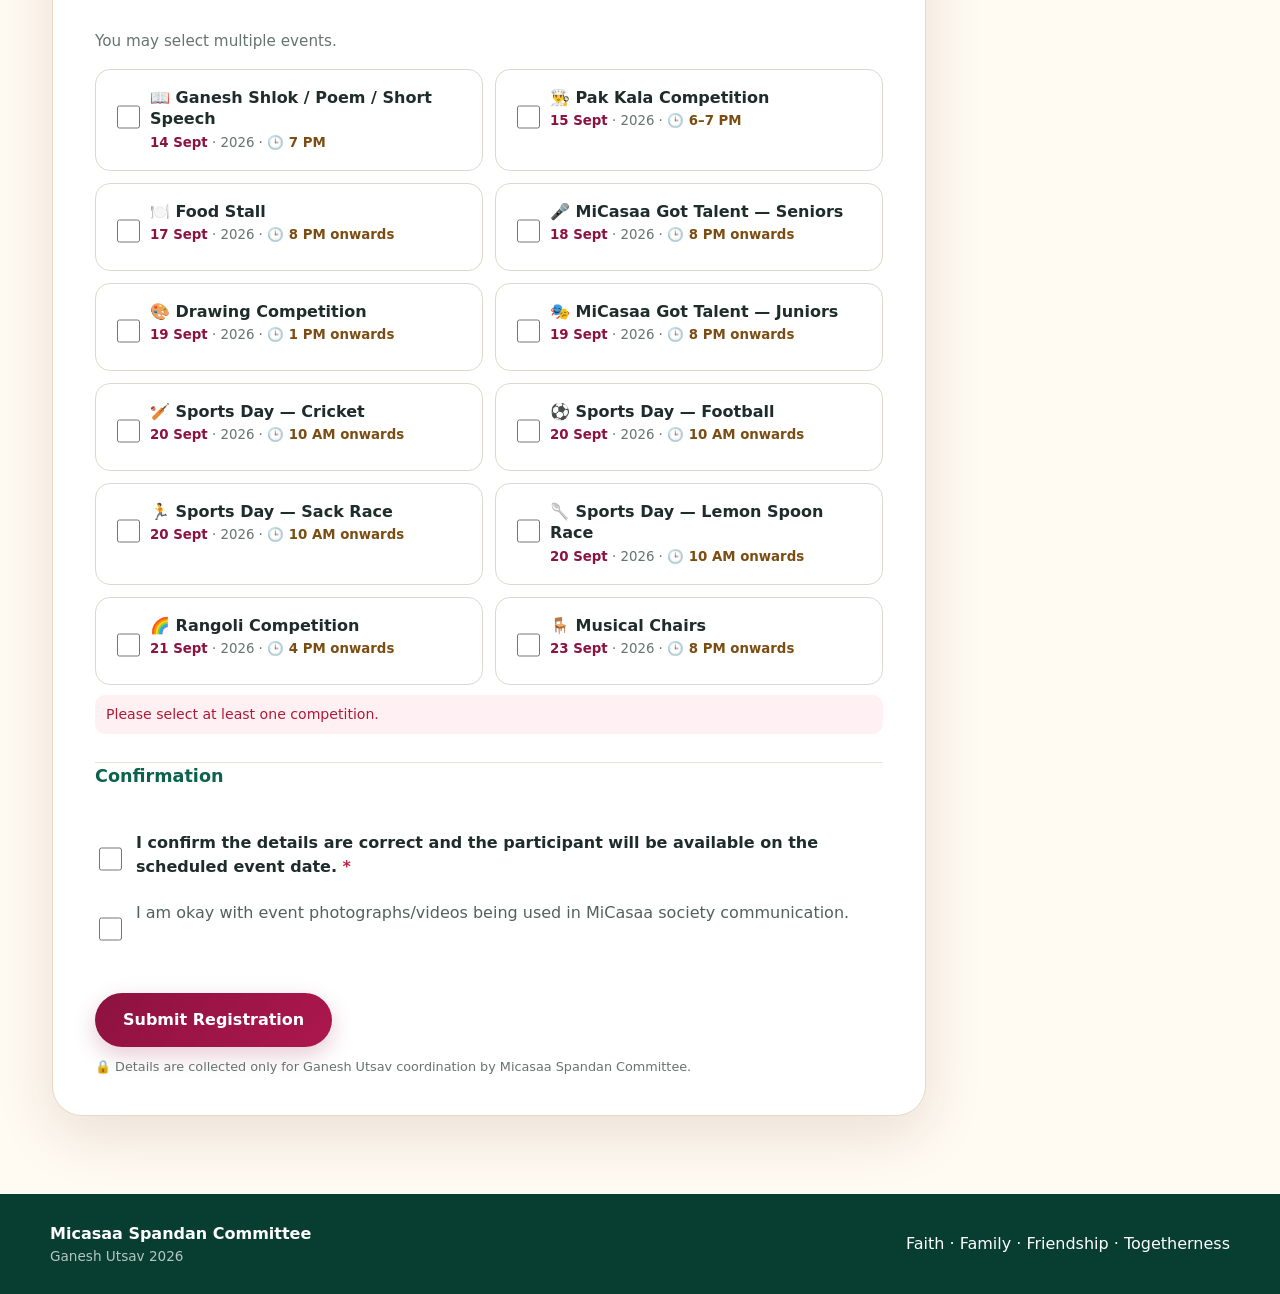
==== commit a95c02e4: "Add files via upload" ====
--- a/index.html
+++ b/index.html
@@ -6,6 +6,9 @@
   <meta name="theme-color" content="#7f1237" />
   <title>MiCasaa Ganesh Utsav 2026 — Competition Registration</title>
   <meta name="description" content="Register for MiCasaa Ganesh Utsav 2026 competitions and activities organised by Micasaa Spandan Committee." />
+  <link rel="preconnect" href="https://fonts.googleapis.com" />
+  <link rel="preconnect" href="https://fonts.gstatic.com" crossorigin />
+  <link href="https://fonts.googleapis.com/css2?family=Tiro+Devanagari+Hindi:ital@0;1&family=Yatra+One&display=swap" rel="stylesheet" />
   <link rel="stylesheet" href="style.css" />
 </head>
 <body>
@@ -37,21 +40,31 @@
         </div>
         <div class="hero-cta">
           <a class="primary-btn large" href="#register" data-i18n="registerCompetitions">Register for Competitions</a>
-          <div class="microcopy" data-i18n="microcopy">One form · Multiple events · Mobile friendly</div>
         </div>
       </div>
       <div class="hero-art" aria-hidden="true">
-        <div class="mandala"></div>
-        <div class="ganesha-symbol">ॐ</div>
-        <div class="modak-card">🙏<strong>Ganpati Bappa Morya!</strong><span>Let your talent shine this Utsav.</span></div>
+        <div class="divine-bappa-wrap">
+          <div class="divine-aura aura-outer"></div>
+          <div class="divine-aura aura-inner"></div>
+          <div class="divine-rays"></div>
+          <img src="assets/ganpati-reference-mirrored-crop.png" alt="" class="divine-bappa" />
+          <span class="divine-sparkle s1">✦</span>
+          <span class="divine-sparkle s2">✧</span>
+          <span class="divine-sparkle s3">✦</span>
+          <span class="divine-sparkle s4">✧</span>
+        </div>
+        <div class="modak-card festive-blessing" aria-label="गणपति बप्पा मोरया">
+          <strong>॥ गणपति बप्पा मोरया ॥</strong>
+          <span>इस उत्सव में अपनी प्रतिभा का रंग बिखेरें</span>
+        </div>
       </div>
     </section>
 
     <section class="info-strip">
-      <div><strong data-i18n="venue">📍 Venue</strong><span>MiCasaa Society</span></div>
+      <div><strong data-i18n="venue">📍 Venue</strong><span data-i18n="venueValue">MiCasaa Club House</span></div>
       <div><strong data-i18n="forLabel">👨‍👩‍👧‍👦 For</strong><span data-i18n="residents">MiCasaa Residents</span></div>
       <div><strong data-i18n="registrationLabel">📝 Registration</strong><span data-i18n="registrationOpen">Open for listed competitions</span></div>
-      <div><strong data-i18n="updates">📣 Updates</strong><span data-i18n="timingsSeparate">Timings will be shared separately</span></div>
+      <div><strong data-i18n="updates">📣 Updates</strong><span data-i18n="timingsSeparate">Tentative timings shown below · Final updates may be shared 1 day before on society WhatsApp group.</span></div>
     </section>
 
     <section id="schedule" class="section schedule-section">
@@ -61,6 +74,17 @@
           <h2 data-i18n="festivalTimeline">Festival Timeline</h2>
         </div>
         <p data-i18n-html="registrationMarked">Registration is required only for competition / participation events marked <span class="pill">Register</span>.</p>
+      </div>
+      <div class="schedule-notices">
+        <div class="aarti-banner">
+          <div class="aarti-title">🪔 <span data-i18n="dailyAarti">Daily Aarti</span></div>
+          <div class="aarti-times">
+            <span><strong data-i18n="morningAarti">Morning Aarti</strong> — 8:30 AM</span>
+            <span><strong data-i18n="eveningAartiWeekdays">Evening Aarti (weekdays)</strong> — 8 PM</span>
+            <span><strong data-i18n="eveningAartiWeekends">Evening Aarti (weekends)</strong> — 7:30 PM</span>
+          </div>
+        </div>
+        <div class="tentative-time-note">ℹ️ <span data-i18n="tentativeTimeNote">All event timings are tentative and may be updated 1 day before the event.</span></div>
       </div>
       <div id="timeline" class="timeline"></div>
     </section>
@@ -95,9 +119,11 @@
               <label><span><span data-i18n="ageGroup">Age group</span> <em>*</em></span>
                 <select name="ageGroup" required>
                   <option value="" data-i18n="selectAgeGroup">Select age group</option>
-                  <option value="Junior / Kids" data-i18n="juniorKids">Junior / Kids</option>
-                  <option value="Senior / Teen" data-i18n="seniorTeen">Senior / Teen</option>
-                  <option value="Adult" data-i18n="adult">Adult</option>
+                  <option value="Junior Kids" data-i18n="juniorKids">Junior Kids: 3 – 6 years</option>
+                  <option value="Senior Kids" data-i18n="seniorKids">Senior Kids: 7 – 12 years</option>
+                  <option value="Teens" data-i18n="teens">Teens: 13 – 19 years</option>
+                  <option value="Adults" data-i18n="adults">Adults: 20 – 59 years</option>
+                  <option value="Senior Citizens" data-i18n="seniorCitizens">Senior Citizens: 60+ years</option>
                 </select>
               </label>
               <label><span><span data-i18n="mobile">WhatsApp / Mobile</span> <em>*</em></span>
--- a/style.css
+++ b/style.css
@@ -67,3 +67,200 @@
   .existing-check{display:grid}
   .side-card{font-size:1rem}
 }
+
+
+/* Festival timing updates */
+.schedule-notices{display:grid;gap:10px;margin:0 0 18px}
+.aarti-banner{display:flex;justify-content:space-between;align-items:center;gap:16px;padding:14px 18px;border:1px solid #e4c98b;border-radius:16px;background:linear-gradient(135deg,#fff7dd,#fffdf6);box-shadow:0 5px 18px rgba(95,58,19,.06)}
+.aarti-title{font-weight:900;color:var(--maroon-dark);font-size:1.05rem}
+.aarti-times{display:flex;gap:18px;flex-wrap:wrap;color:var(--green);font-size:.95rem}
+.tentative-time-note{padding:10px 14px;border-radius:12px;background:#f5f1e8;border:1px dashed #cbbd9e;color:#665b46;font-size:.9rem;line-height:1.45}
+.event-time{display:block;width:max-content;margin:5px 0 3px;padding:3px 8px;border-radius:999px;background:#fff4d8;color:#7b4d12;font-size:.78rem;font-weight:900}
+.competition-time{color:#7b4d12;font-weight:800}
+@media(max-width:620px){.aarti-banner{align-items:flex-start;flex-direction:column}.aarti-times{display:grid;gap:6px}.event-time{font-size:.8rem}}
+
+
+/* Divine animated Ganpati hero art — compact replacement for the former Om symbol */
+.divine-bappa-wrap{position:relative;width:292px;height:292px;display:grid;place-items:center;isolation:isolate;z-index:1}
+.divine-bappa{position:relative;z-index:4;width:232px;height:225px;object-fit:contain;border-radius:46%;filter:drop-shadow(0 12px 22px rgba(99,8,41,.18));animation:bappaBless 4.8s ease-in-out infinite;user-select:none;pointer-events:none}
+.divine-aura{position:absolute;left:50%;top:43%;border-radius:50%;transform:translate(-50%,-50%);pointer-events:none}
+.aura-outer{z-index:1;width:250px;height:250px;background:conic-gradient(from 0deg,transparent 0 8%,rgba(255,198,48,.8) 11%,transparent 18% 31%,rgba(255,222,113,.95) 35%,transparent 42% 59%,rgba(255,177,24,.72) 64%,transparent 72% 86%,rgba(255,233,150,.85) 90%,transparent 96%);border:2px solid rgba(232,173,47,.42);box-shadow:0 0 18px rgba(232,173,47,.45),0 0 42px rgba(255,205,65,.28),inset 0 0 22px rgba(255,218,115,.22);animation:auraSpin 10s linear infinite}
+.aura-outer:before,.aura-outer:after{content:"";position:absolute;inset:12px;border-radius:50%;border:1px dashed rgba(255,220,123,.72);box-shadow:0 0 12px rgba(255,198,48,.4)}
+.aura-outer:after{inset:28px;border-style:solid;border-color:rgba(255,244,188,.42)}
+.aura-inner{z-index:2;width:205px;height:205px;background:radial-gradient(circle,rgba(255,247,206,.55) 0,rgba(255,219,94,.28) 34%,rgba(232,173,47,.1) 58%,transparent 72%);box-shadow:0 0 45px rgba(255,205,73,.5);animation:auraPulse 3.4s ease-in-out infinite}
+.divine-rays{position:absolute;z-index:0;left:50%;top:43%;width:240px;height:240px;transform:translate(-50%,-50%);border-radius:50%;background:repeating-conic-gradient(from 0deg,rgba(255,208,85,.22) 0 2deg,transparent 2deg 12deg);filter:blur(.2px);animation:raysTurn 28s linear infinite}
+.divine-sparkle{position:absolute;z-index:5;color:#e8ad2f;text-shadow:0 0 9px rgba(255,205,70,.9);animation:sparkle 2.2s ease-in-out infinite}
+.divine-sparkle.s1{left:24px;top:58px;font-size:23px}.divine-sparkle.s2{right:28px;top:70px;font-size:18px;animation-delay:.6s}.divine-sparkle.s3{right:38px;bottom:68px;font-size:20px;animation-delay:1.1s}.divine-sparkle.s4{left:42px;bottom:58px;font-size:16px;animation-delay:1.6s}
+@keyframes auraSpin{from{transform:translate(-50%,-50%) rotate(0deg)}to{transform:translate(-50%,-50%) rotate(360deg)}}
+@keyframes raysTurn{from{transform:translate(-50%,-50%) rotate(360deg)}to{transform:translate(-50%,-50%) rotate(0deg)}}
+@keyframes auraPulse{0%,100%{transform:translate(-50%,-50%) scale(.96);opacity:.72}50%{transform:translate(-50%,-50%) scale(1.05);opacity:1}}
+@keyframes bappaBless{0%,100%{transform:translateY(0) scale(1)}50%{transform:translateY(-4px) scale(1.015)}}
+@keyframes sparkle{0%,100%{opacity:.25;transform:scale(.8) rotate(0deg)}50%{opacity:1;transform:scale(1.25) rotate(30deg)}}
+@media (prefers-reduced-motion:reduce){.divine-bappa,.divine-aura,.divine-rays,.divine-sparkle{animation:none!important}}
+@media(max-width:900px){.divine-bappa-wrap{width:250px;height:250px}.divine-bappa{width:200px;height:194px}.aura-outer{width:218px;height:218px}.aura-inner{width:180px;height:180px}.divine-rays{width:210px;height:210px}}
+@media(max-width:620px){.divine-bappa-wrap{width:220px;height:220px}.divine-bappa{width:176px;height:170px}.aura-outer{width:194px;height:194px}.aura-inner{width:158px;height:158px}.divine-rays{width:186px;height:186px}.divine-sparkle.s1{left:16px}.divine-sparkle.s2{right:18px}}
+
+
+/* v10: vibrant Bappa reference, circular crop, rotating divine aura and festive Hindi blessing */
+.divine-bappa-wrap{width:304px;height:304px}
+.divine-bappa{
+  width:224px;height:224px;object-fit:cover;object-position:50% 38%;border-radius:50%;
+  border:3px solid rgba(255,223,128,.88);
+  box-shadow:0 0 0 6px rgba(255,255,255,.56),0 16px 34px rgba(101,49,10,.22);
+  filter:saturate(1.05) contrast(1.03) drop-shadow(0 12px 24px rgba(99,8,41,.16));
+}
+.divine-aura{top:50%}
+.divine-rays{top:50%;width:282px;height:282px;background:repeating-conic-gradient(from 0deg,rgba(255,205,67,.28) 0 2deg,transparent 2deg 10deg);filter:blur(.35px)}
+.aura-outer{width:278px;height:278px;border:2px solid rgba(255,210,76,.72);box-shadow:0 0 18px rgba(255,193,42,.78),0 0 42px rgba(255,204,63,.48),0 0 76px rgba(255,224,139,.3),inset 0 0 18px rgba(255,237,177,.35);animation:auraSpin 7.5s linear infinite}
+.aura-outer:before{inset:10px;border:2px dotted rgba(255,239,177,.9);box-shadow:0 0 16px rgba(255,204,72,.55)}
+.aura-outer:after{inset:24px;border:1px solid rgba(255,246,207,.72);box-shadow:0 0 14px rgba(255,227,136,.42)}
+.aura-inner{width:238px;height:238px;background:radial-gradient(circle,rgba(255,252,227,.72) 0,rgba(255,226,115,.35) 37%,rgba(255,184,28,.14) 62%,transparent 74%);box-shadow:0 0 56px rgba(255,200,52,.68);animation:auraPulse 3.1s ease-in-out infinite}
+.divine-sparkle{color:#ffc83f;text-shadow:0 0 10px rgba(255,197,52,1),0 0 18px rgba(255,227,143,.72)}
+.modak-card.festive-blessing{
+  min-width:260px;bottom:2px;padding:14px 18px 13px;border-radius:20px;
+  grid-template-columns:auto 1fr;background:linear-gradient(180deg,#fffdf6,#fff7e8);
+  border:1px solid #edc46d;box-shadow:0 14px 34px rgba(111,57,13,.14);
+}
+.modak-card.festive-blessing .blessing-icon{font-size:1.15rem;align-self:center}
+.modak-card.festive-blessing strong{font-family:'Yatra One','Noto Serif Devanagari',serif;font-size:1.36rem;line-height:1.15;color:#98163f;letter-spacing:.01em;text-shadow:0 1px 0 #fff,0 0 12px rgba(232,173,47,.16)}
+.modak-card.festive-blessing span:last-child{font-family:'Yatra One','Noto Serif Devanagari',serif;font-size:.88rem;color:#6f5c43;margin-top:3px}
+@media(max-width:900px){.divine-bappa-wrap{width:262px;height:262px}.divine-bappa{width:194px;height:194px}.aura-outer{width:240px;height:240px}.aura-inner{width:204px;height:204px}.divine-rays{width:246px;height:246px}.modak-card.festive-blessing{min-width:238px}}
+@media(max-width:620px){.divine-bappa-wrap{width:224px;height:224px}.divine-bappa{width:164px;height:164px}.aura-outer{width:204px;height:204px}.aura-inner{width:174px;height:174px}.divine-rays{width:208px;height:208px}.modak-card.festive-blessing{min-width:214px;max-width:240px;padding:11px 13px}.modak-card.festive-blessing strong{font-size:1.12rem}.modak-card.festive-blessing span:last-child{font-size:.78rem}}
+
+/* v11: refined devotional hero — mirrored reference artwork and aligned retro Devanagari blessing */
+.divine-bappa-wrap{
+  width:304px;
+  height:304px;
+  margin-bottom:70px;
+}
+.divine-bappa{
+  width:230px;
+  height:230px;
+  object-fit:cover;
+  object-position:50% 47%;
+  border-radius:50%;
+  border:2px solid rgba(255,229,154,.95);
+  box-shadow:
+    0 0 0 6px rgba(255,255,255,.62),
+    0 0 0 9px rgba(235,180,58,.2),
+    0 18px 38px rgba(89,47,12,.18);
+  filter:saturate(1.04) contrast(1.025) drop-shadow(0 10px 18px rgba(107,57,10,.16));
+  animation:bappaBless 5.2s ease-in-out infinite;
+}
+.aura-outer{
+  width:286px;
+  height:286px;
+  background:
+    conic-gradient(from 0deg,
+      transparent 0 7%,rgba(255,205,69,.95) 9%,transparent 15% 27%,
+      rgba(255,238,169,.9) 30%,transparent 36% 51%,
+      rgba(255,181,35,.9) 54%,transparent 61% 75%,
+      rgba(255,228,130,.96) 79%,transparent 86% 96%,
+      rgba(255,196,52,.9) 99%);
+  border:2px solid rgba(255,208,78,.72);
+  box-shadow:
+    0 0 16px rgba(255,194,40,.84),
+    0 0 38px rgba(255,205,76,.55),
+    0 0 78px rgba(255,225,145,.3),
+    inset 0 0 18px rgba(255,243,201,.42);
+  animation:auraSpin 8s linear infinite;
+}
+.aura-outer:before{
+  inset:11px;
+  border:2px dotted rgba(255,241,187,.95);
+  box-shadow:0 0 15px rgba(255,212,89,.72);
+}
+.aura-outer:after{
+  inset:27px;
+  border:1px solid rgba(255,246,211,.78);
+  box-shadow:0 0 18px rgba(255,225,132,.55);
+}
+.aura-inner{
+  width:244px;
+  height:244px;
+  background:radial-gradient(circle,rgba(255,252,230,.42) 0,rgba(255,225,119,.22) 39%,rgba(255,183,30,.08) 62%,transparent 76%);
+  box-shadow:0 0 60px rgba(255,201,56,.65);
+}
+.divine-rays{
+  width:292px;
+  height:292px;
+  background:repeating-conic-gradient(from 0deg,rgba(255,205,66,.26) 0 1.5deg,transparent 1.5deg 9deg);
+  opacity:.9;
+}
+
+/* A compact ceremonial plaque instead of the previous generic white card. */
+.modak-card.festive-blessing{
+  bottom:0;
+  left:50%;
+  transform:translateX(-50%);
+  width:min(292px,92%);
+  min-width:0;
+  padding:14px 18px 13px;
+  display:flex;
+  flex-direction:column;
+  align-items:center;
+  justify-content:center;
+  gap:4px;
+  text-align:center;
+  border-radius:18px;
+  background:
+    linear-gradient(180deg,rgba(117,9,47,.98),rgba(142,18,63,.98));
+  border:1px solid rgba(231,180,64,.92);
+  box-shadow:
+    0 10px 28px rgba(81,24,40,.2),
+    inset 0 0 0 1px rgba(255,238,182,.18);
+  overflow:hidden;
+}
+.modak-card.festive-blessing:before,
+.modak-card.festive-blessing:after{
+  content:"✦";
+  position:absolute;
+  top:50%;
+  transform:translateY(-50%);
+  color:#efc35b;
+  font-size:.78rem;
+  opacity:.88;
+}
+.modak-card.festive-blessing:before{left:12px}
+.modak-card.festive-blessing:after{right:12px}
+.modak-card.festive-blessing strong{
+  display:block;
+  margin:0;
+  font-family:'Yatra One','Tiro Devanagari Hindi','Noto Serif Devanagari',serif;
+  font-size:1.34rem;
+  font-weight:400;
+  line-height:1.15;
+  letter-spacing:.015em;
+  color:#ffe38a;
+  text-shadow:0 1px 0 rgba(86,10,37,.7),0 0 14px rgba(255,214,101,.18);
+}
+.modak-card.festive-blessing span:last-child{
+  display:block;
+  margin:0;
+  max-width:245px;
+  font-family:'Tiro Devanagari Hindi','Noto Serif Devanagari',serif;
+  font-size:.84rem;
+  line-height:1.35;
+  color:#fff8e5;
+  opacity:.94;
+}
+
+@media(max-width:900px){
+  .divine-bappa-wrap{width:266px;height:266px;margin-bottom:64px}
+  .divine-bappa{width:202px;height:202px}
+  .aura-outer{width:246px;height:246px}
+  .aura-inner{width:212px;height:212px}
+  .divine-rays{width:252px;height:252px}
+  .modak-card.festive-blessing{width:min(258px,94%)}
+}
+@media(max-width:620px){
+  .hero-art{min-height:300px}
+  .divine-bappa-wrap{width:228px;height:228px;margin-bottom:58px}
+  .divine-bappa{width:174px;height:174px}
+  .aura-outer{width:210px;height:210px}
+  .aura-inner{width:180px;height:180px}
+  .divine-rays{width:216px;height:216px}
+  .modak-card.festive-blessing{width:min(230px,96%);padding:11px 16px 10px}
+  .modak-card.festive-blessing strong{font-size:1.08rem}
+  .modak-card.festive-blessing span:last-child{font-size:.76rem}
+}
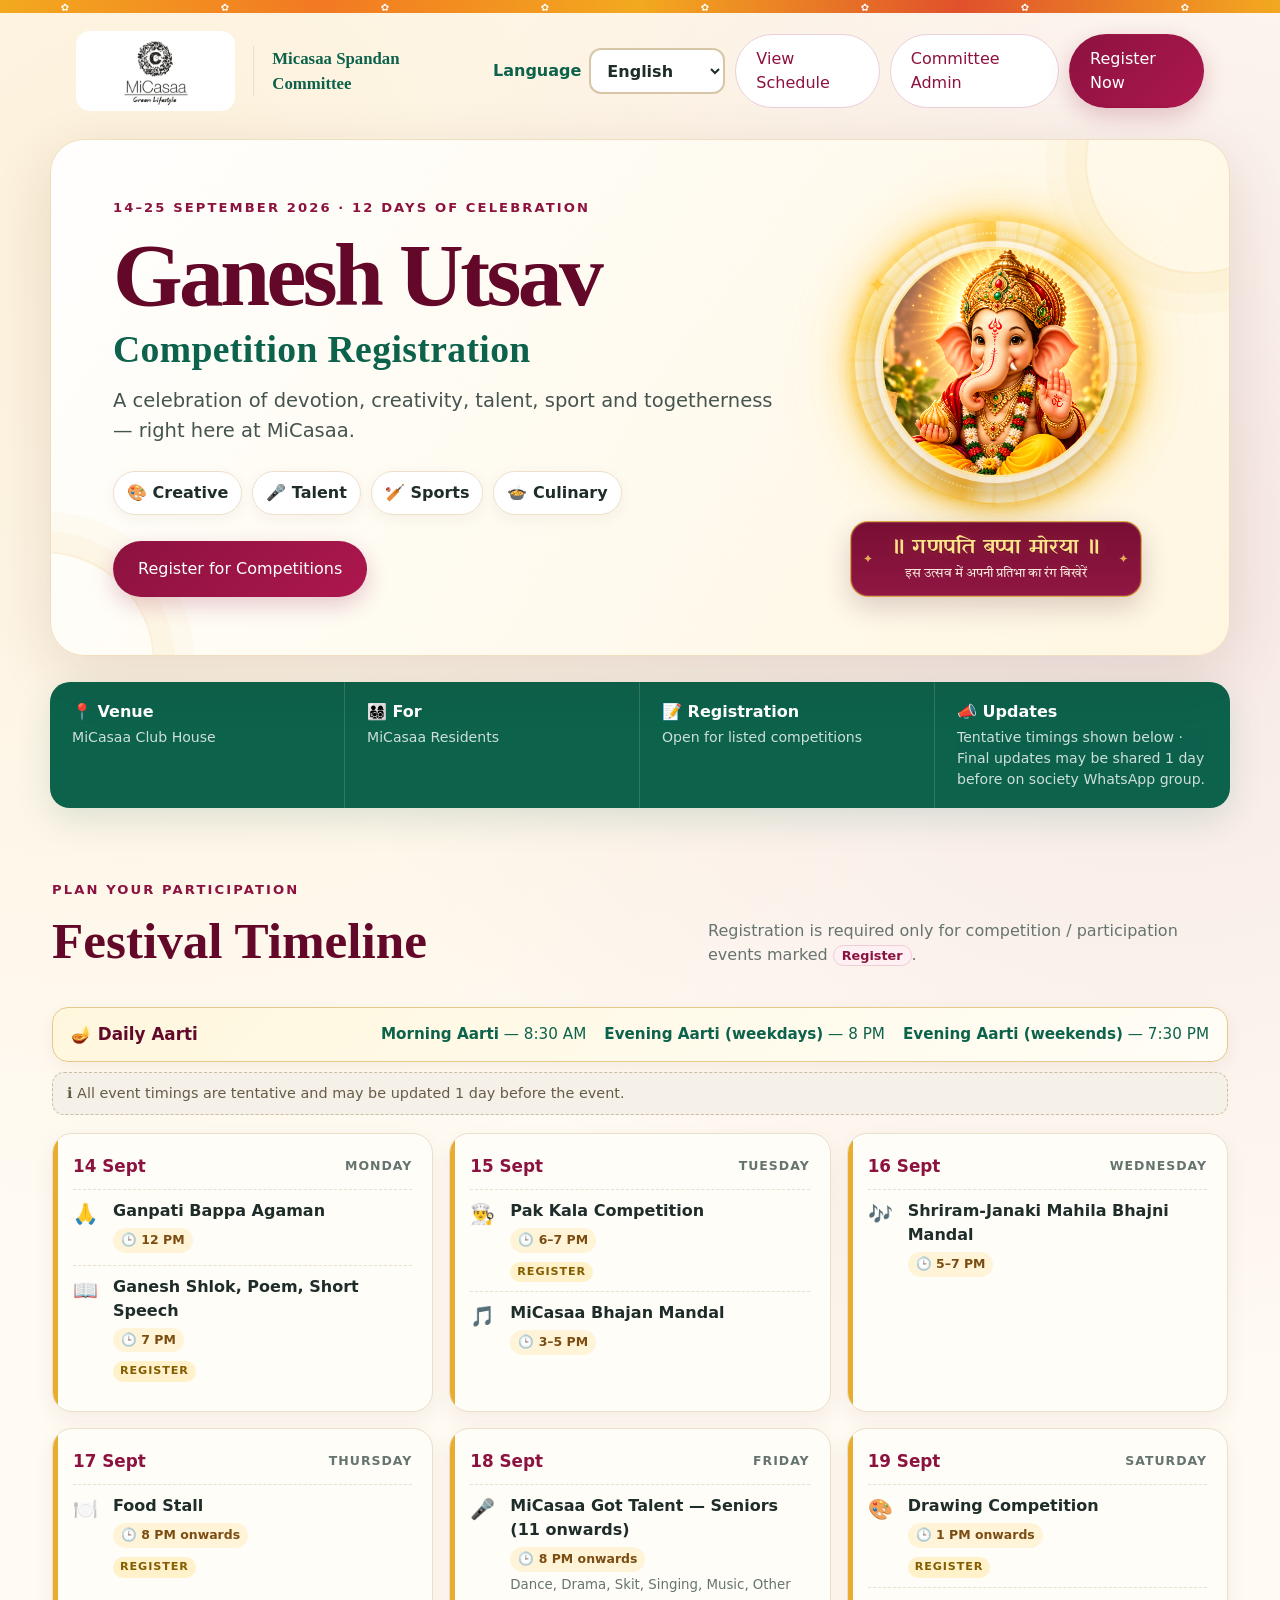
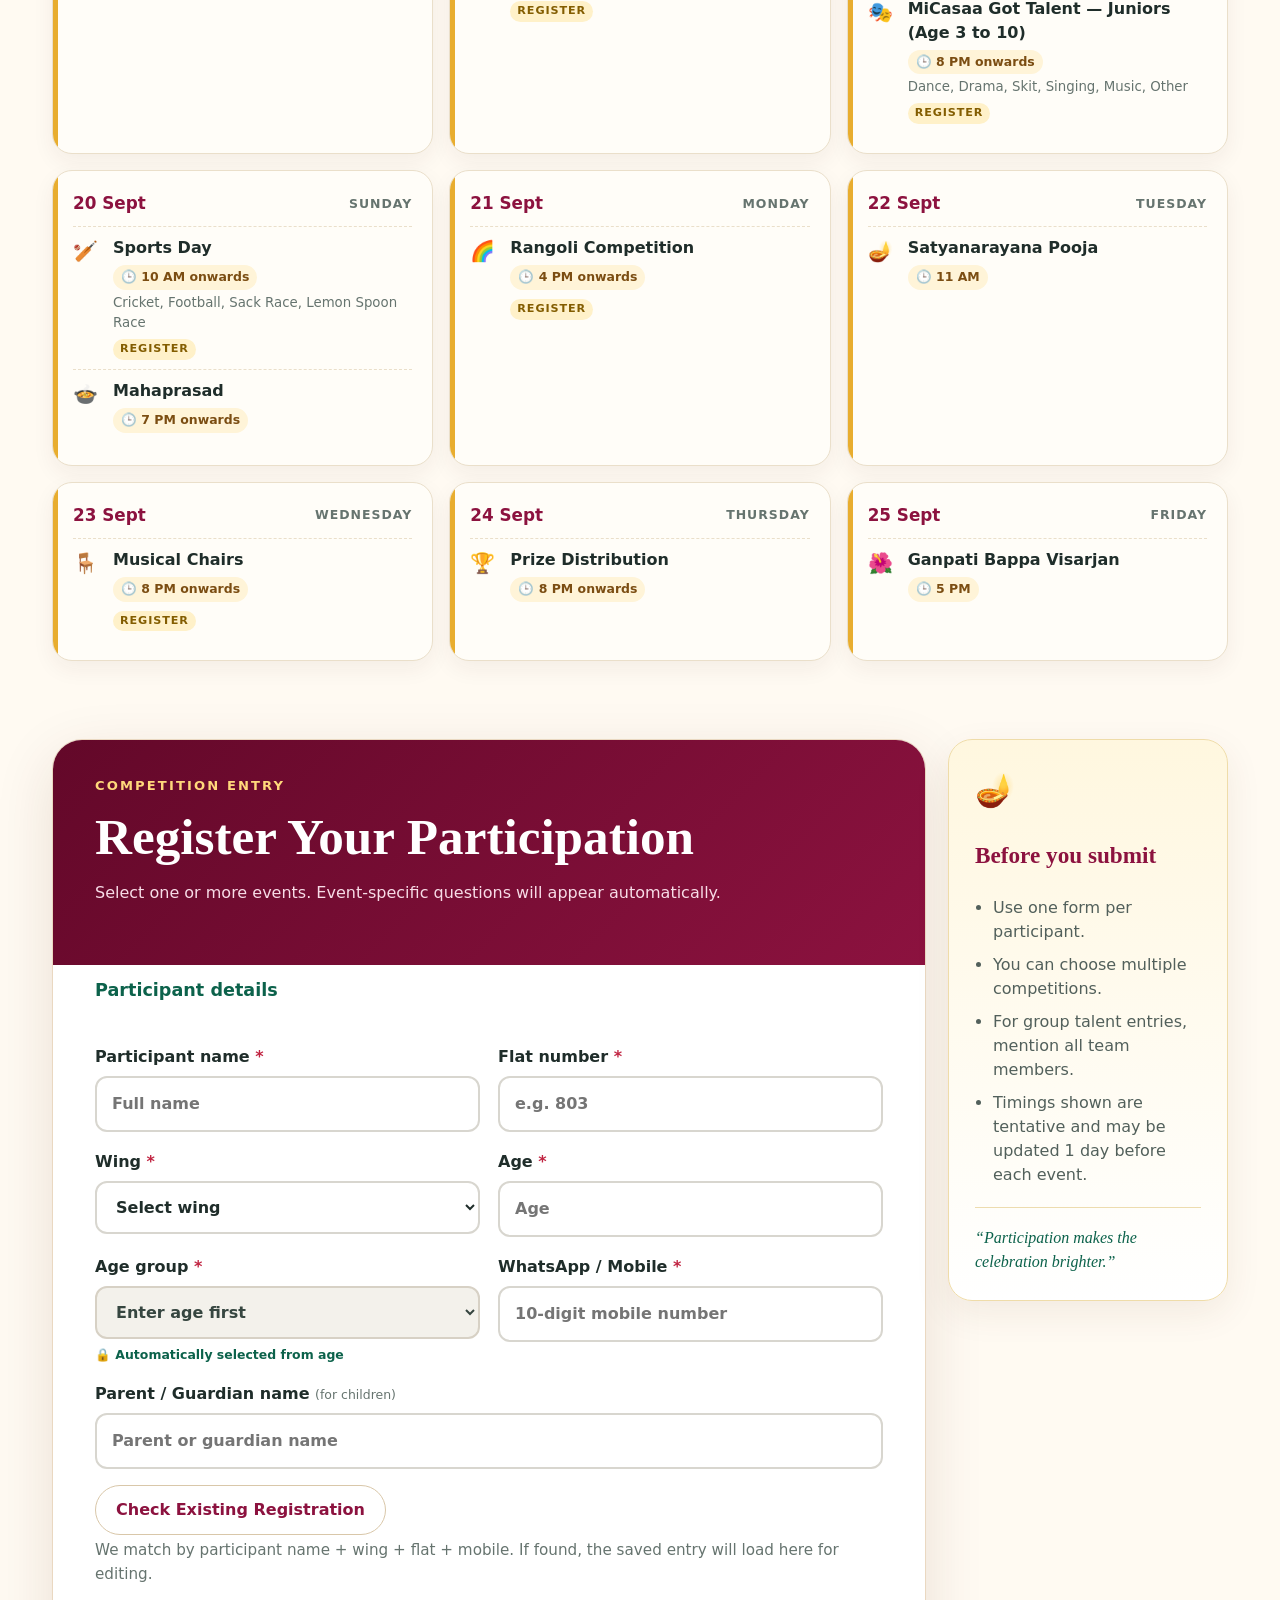
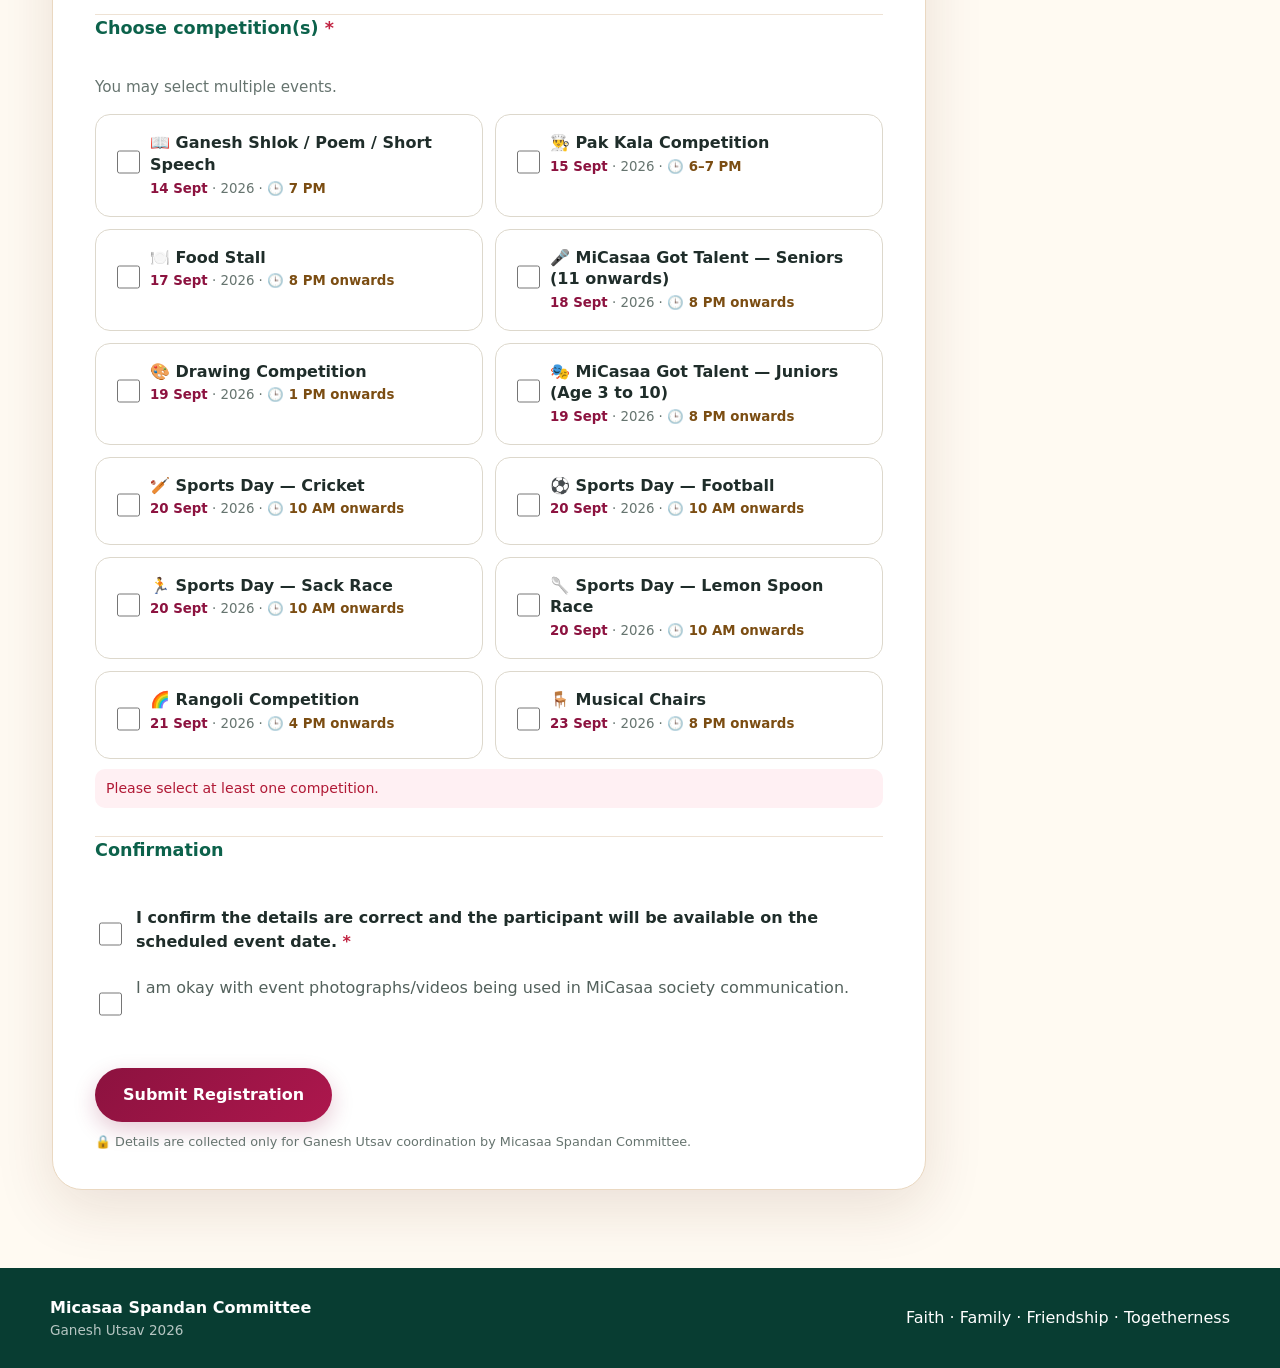
==== commit 63d5013e: "Add files via upload" ====
--- a/index.html
+++ b/index.html
@@ -116,15 +116,16 @@
               <label><span><span data-i18n="age">Age</span> <em>*</em></span>
                 <input name="age" required type="number" min="3" max="100" placeholder="Age" data-i18n-placeholder="agePlaceholder" />
               </label>
-              <label><span><span data-i18n="ageGroup">Age group</span> <em>*</em></span>
-                <select name="ageGroup" required>
-                  <option value="" data-i18n="selectAgeGroup">Select age group</option>
+              <label class="age-group-field"><span><span data-i18n="ageGroup">Age group</span> <em>*</em></span>
+                <select name="ageGroup" required disabled aria-disabled="true" tabindex="-1">
+                  <option value="" data-i18n="selectAgeGroup">Enter age first</option>
                   <option value="Junior Kids" data-i18n="juniorKids">Junior Kids: 3 – 6 years</option>
                   <option value="Senior Kids" data-i18n="seniorKids">Senior Kids: 7 – 12 years</option>
                   <option value="Teens" data-i18n="teens">Teens: 13 – 19 years</option>
                   <option value="Adults" data-i18n="adults">Adults: 20 – 59 years</option>
                   <option value="Senior Citizens" data-i18n="seniorCitizens">Senior Citizens: 60+ years</option>
                 </select>
+                <small class="auto-field-note">🔒 <span data-i18n="ageGroupAuto">Automatically selected from age</span></small>
               </label>
               <label><span><span data-i18n="mobile">WhatsApp / Mobile</span> <em>*</em></span>
                 <input name="mobile" required type="tel" inputmode="tel" pattern="[0-9 +()-]{10,18}" placeholder="10-digit mobile number" data-i18n-placeholder="mobilePlaceholder" />
@@ -194,8 +195,18 @@
       <h2 id="successTitle" data-i18n="registrationReceived">Registration received!</h2>
       <p id="successMessage" data-i18n="successThankYou">Thank you for participating in MiCasaa Ganesh Utsav 2026.</p>
       <div id="registrationSummary" class="summary-box"></div>
+      <div class="confirmation-share mandatory-share">
+        <p class="share-heading" data-i18n="shareConfirmationTitle">Required final step</p>
+        <p class="share-help" data-i18n="shareConfirmationHelp">To complete the registration, you must send these details to the Micasaa Spandan Committee on WhatsApp.</p>
+        <div class="share-actions single-action">
+          <button id="sendCommitteeWhatsApp" class="whatsapp-btn mandatory-whatsapp" type="button">
+            <span class="wa-icon" aria-hidden="true">●</span> <span data-i18n="sendCommitteeWhatsApp">Mandatory: Send to Committee on WhatsApp</span>
+          </button>
+        </div>
+        <p id="shareStatus" class="share-status" role="status" aria-live="polite"></p>
+      </div>
       <p class="bappa">Ganpati Bappa Morya! 🙏🌺</p>
-      <button id="closeModal" class="primary-btn" type="button" data-i18n="done">Done</button>
+      <button id="closeModal" class="primary-btn" type="button" disabled>Send on WhatsApp to finish</button>
     </div>
   </div>
 
--- a/style.css
+++ b/style.css
@@ -17,9 +17,9 @@
 radial-gradient(circle at 90% 12%, rgba(140,18,63,.08), transparent 20%),
 #fffaf2;line-height:1.5}.top-garland{height:13px;background:linear-gradient(90deg,#f3a91f,#f27922,#f3a91f,#e0512c,#f3a91f);display:flex;justify-content:space-around;overflow:hidden;color:#fff;font-size:10px;letter-spacing:30px}.site-header{max-width:1180px;margin:auto;padding:18px 26px;display:flex;align-items:center;justify-content:space-between;gap:24px}.brand-wrap{display:flex;align-items:center;gap:18px}.logo{width:170px;height:80px;object-fit:contain;background:#fff;border-radius:14px;padding:4px}.committee{font-family:Georgia,serif;color:var(--green);font-size:1.05rem;font-weight:700;border-left:1px solid var(--line);padding-left:18px}.header-actions{display:flex;gap:10px}.primary-btn,.ghost-btn{display:inline-flex;align-items:center;justify-content:center;text-decoration:none;border-radius:999px;padding:12px 20px;font-weight:800;border:1px solid transparent;transition:.2s ease;cursor:pointer;font:inherit}.primary-btn{background:linear-gradient(135deg,var(--maroon),#ad174d);color:#fff;box-shadow:0 8px 22px rgba(140,18,63,.22)}.primary-btn:hover{transform:translateY(-1px);box-shadow:0 10px 28px rgba(140,18,63,.3)}.ghost-btn{background:#fff;color:var(--maroon);border-color:#ead0da}.ghost-btn:hover{background:#fff3f7}.hero{max-width:1180px;margin:10px auto 26px;padding:58px 62px;border-radius:34px;display:grid;grid-template-columns:1.35fr .65fr;min-height:500px;background:
 linear-gradient(125deg,rgba(255,255,255,.96),rgba(255,247,225,.96)),
-repeating-linear-gradient(45deg,transparent 0 20px,rgba(232,173,47,.08) 20px 21px);position:relative;overflow:hidden;box-shadow:var(--shadow);border:1px solid #f1dec0}.hero:before,.hero:after{content:"";position:absolute;width:220px;height:220px;border:2px solid rgba(232,173,47,.16);border-radius:50%;right:-80px;top:-90px;box-shadow:0 0 0 20px rgba(232,173,47,.05),0 0 0 40px rgba(232,173,47,.04)}.hero:after{right:auto;left:-120px;top:auto;bottom:-120px}.hero-copy{position:relative;z-index:2;align-self:center}.eyebrow{font-size:.82rem;text-transform:uppercase;letter-spacing:.16em;color:var(--maroon);font-weight:900}.eyebrow.light{color:#ffd87b}.hero h1{font-family:Georgia,serif;font-size:clamp(3rem,7vw,5.6rem);line-height:.92;margin:16px 0 18px;color:var(--maroon-dark);letter-spacing:-.04em}.hero h1 span{display:block;color:var(--green);font-size:.42em;letter-spacing:.01em;margin-top:16px}.hero-text{font-size:1.22rem;max-width:680px;color:#46544f}.hero-badges{display:flex;gap:10px;flex-wrap:wrap;margin:26px 0}.hero-badges span{background:#fff;border:1px solid #eedfcb;border-radius:999px;padding:9px 13px;font-weight:700;box-shadow:0 4px 15px rgba(79,41,24,.05)}.hero-cta{display:flex;align-items:center;gap:16px;flex-wrap:wrap}.large{padding:15px 24px}.microcopy{font-size:.88rem;color:var(--muted)}.hero-art{position:relative;display:grid;place-items:center;min-height:360px}.mandala{width:300px;height:300px;border:2px dashed rgba(140,18,63,.25);border-radius:50%;position:absolute;animation:spin 36s linear infinite}.mandala:before,.mandala:after{content:"✦ ✤ ✦ ✤ ✦ ✤ ✦ ✤";position:absolute;inset:36px;display:grid;place-items:center;color:rgba(232,173,47,.8);font-size:30px;letter-spacing:8px;transform:rotate(45deg)}.mandala:after{inset:78px;transform:rotate(-15deg);color:rgba(12,98,75,.45);font-size:18px}.ganesha-symbol{font-family:Georgia,serif;font-size:8rem;color:var(--maroon);z-index:1;filter:drop-shadow(0 10px 18px rgba(140,18,63,.15))}.modak-card{position:absolute;bottom:10px;z-index:2;background:#fff;padding:15px 18px;border-radius:16px;border:1px solid #ecdaba;box-shadow:0 12px 30px rgba(72,37,20,.1);display:grid;grid-template-columns:auto 1fr;gap:2px 10px;align-items:center}.modak-card strong{color:var(--maroon)}.modak-card span{grid-column:2;font-size:.82rem;color:var(--muted)}@keyframes spin{to{transform:rotate(360deg)}}.info-strip{max-width:1180px;margin:0 auto 72px;display:grid;grid-template-columns:repeat(4,1fr);background:var(--green);color:#fff;border-radius:20px;overflow:hidden;box-shadow:0 12px 35px rgba(12,98,75,.14)}.info-strip>div{padding:18px 22px;border-right:1px solid rgba(255,255,255,.15);display:flex;flex-direction:column;gap:3px}.info-strip>div:last-child{border:0}.info-strip span{font-size:.88rem;opacity:.8}.section{max-width:1180px;margin:0 auto 78px;padding:0 2px}.section-heading{display:flex;justify-content:space-between;align-items:end;gap:40px;margin-bottom:24px}.section-heading h2,.form-intro h2{font-family:Georgia,serif;color:var(--maroon-dark);font-size:clamp(2rem,4vw,3.3rem);margin:3px 0}.section-heading p{max-width:520px;color:var(--muted)}.pill{background:#fff0f4;color:var(--maroon);border:1px solid #f0ccd8;border-radius:999px;padding:2px 8px;font-size:.8rem;font-weight:800}.timeline{display:grid;grid-template-columns:repeat(3,1fr);gap:16px}.day-card{background:var(--paper);border:1px solid var(--line);border-radius:20px;padding:20px;position:relative;overflow:hidden;box-shadow:0 8px 22px rgba(65,40,26,.06)}.day-card:before{content:"";position:absolute;left:0;top:0;bottom:0;width:5px;background:var(--gold)}.day-head{display:flex;justify-content:space-between;align-items:center;margin-bottom:10px}.date-chip{font-weight:900;color:var(--maroon);font-size:1.05rem}.weekday{font-size:.78rem;text-transform:uppercase;letter-spacing:.08em;color:var(--muted);font-weight:800}.event-line{display:flex;gap:10px;align-items:flex-start;padding:9px 0;border-top:1px dashed #eadfca}.event-line:first-of-type{border-top:0}.event-icon{width:30px;flex:0 0 30px;font-size:1.25rem}.event-line strong{display:block}.event-line small{display:block;color:var(--muted);margin-top:2px}.register-tag{display:inline-block;margin-top:6px;background:#fff1c9;color:#835d00;border-radius:999px;padding:2px 7px;font-size:.7rem;text-transform:uppercase;letter-spacing:.08em;font-weight:900}.register-section{display:grid;grid-template-columns:minmax(0,1fr) 280px;gap:22px;align-items:start}.registration-card{background:#fff;border-radius:30px;overflow:hidden;box-shadow:var(--shadow);border:1px solid #ead8c1}.form-intro{background:linear-gradient(135deg,var(--maroon-dark),var(--maroon));color:#fff;padding:36px 42px}.form-intro h2{color:#fff}.form-intro p{margin:5px 0 24px;color:#f8dce7}.stepper{display:flex;gap:8px;flex-wrap:wrap}.stepper span{background:rgba(255,255,255,.1);border:1px solid rgba(255,255,255,.18);border-radius:999px;padding:7px 12px;font-size:.8rem}.stepper .active{background:#fff;color:var(--maroon)}form{padding:12px 42px 38px}fieldset{border:0;border-bottom:1px solid #eee2d4;padding:28px 0;margin:0}fieldset:last-of-type{border-bottom:0}legend{font-size:1.1rem;font-weight:900;color:var(--green);padding:0;margin-bottom:14px}em{color:#c12442;font-style:normal}.optional{font-size:.78rem;color:var(--muted);font-weight:500}.form-grid{display:grid;grid-template-columns:repeat(2,minmax(0,1fr));gap:18px}.form-grid label,.dynamic-block label{display:flex;flex-direction:column;gap:7px;font-weight:750;font-size:.9rem}.full{grid-column:1/-1}input,select,textarea{width:100%;border:1px solid #d8d6cf;border-radius:12px;padding:12px 13px;font:inherit;color:var(--ink);background:#fff;outline:0;transition:.15s}input:focus,select:focus,textarea:focus{border-color:var(--green);box-shadow:0 0 0 3px rgba(12,98,75,.1)}textarea{min-height:92px;resize:vertical}.field-help{font-size:.88rem;color:var(--muted);margin-top:-8px}.competition-grid{display:grid;grid-template-columns:repeat(2,1fr);gap:12px}.competition-card{position:relative;border:1px solid #ddd8cc;border-radius:15px;padding:14px 14px 14px 46px;cursor:pointer;background:#fff;transition:.16s;min-height:76px}.competition-card:hover{border-color:#d6ad59;background:#fffdf8}.competition-card.selected{border-color:var(--maroon);background:#fff3f7;box-shadow:0 0 0 2px rgba(140,18,63,.08)}.competition-card input{position:absolute;left:15px;top:18px;width:18px;height:18px;accent-color:var(--maroon)}.competition-card strong{display:block;font-size:.92rem}.competition-card small{color:var(--muted);display:block;margin-top:3px}.competition-card .event-date{color:var(--maroon);font-weight:800}.error-text{color:#b11a36;background:#fff0f3;border-radius:10px;padding:9px 11px;margin-top:10px;font-size:.88rem}.dynamic-block{background:#fbfaf6;border:1px solid #e8dfd2;border-radius:16px;padding:18px;margin:12px 0}.dynamic-block h4{margin:0 0 13px;color:var(--maroon)}.dynamic-grid{display:grid;grid-template-columns:repeat(2,1fr);gap:14px}.check-row{display:flex;gap:11px;align-items:flex-start;font-weight:650}.check-row input{width:18px;height:18px;accent-color:var(--green);margin-top:3px;flex:0 0 auto}.optional-consent{margin-top:14px;color:#53615c;font-weight:500}.submit-area{display:flex;flex-direction:column;align-items:flex-start;gap:10px;padding-top:8px}.submit-btn{border:0;padding:15px 28px;font-weight:900}.privacy-note{font-size:.8rem;color:var(--muted);margin:0}.spinner{width:17px;height:17px;border:2px solid rgba(255,255,255,.5);border-top-color:#fff;border-radius:50%;animation:spin .8s linear infinite}.side-card{position:sticky;top:20px;background:linear-gradient(180deg,#fff7df,#fff);border:1px solid #efdca9;border-radius:24px;padding:26px;box-shadow:0 12px 36px rgba(88,52,20,.08)}.side-icon{font-size:2rem}.side-card h3{color:var(--maroon);font-family:Georgia,serif;font-size:1.45rem}.side-card ul{padding-left:18px;color:#52605b}.side-card li{margin:9px 0}.quote{margin-top:20px;border-top:1px solid #eddcaf;padding-top:18px;color:var(--green);font-family:Georgia,serif;font-style:italic}.modal{position:fixed;inset:0;background:rgba(35,18,12,.62);z-index:50;display:grid;place-items:center;padding:20px}.modal[hidden]{display:none}.modal-card{background:#fffdf8;width:min(520px,100%);border-radius:26px;padding:34px;text-align:center;box-shadow:0 28px 80px rgba(0,0,0,.25);border:2px solid #ecd18a}.success-icon{width:64px;height:64px;display:grid;place-items:center;margin:0 auto 12px;border-radius:50%;background:#e8f7ef;color:var(--green);font-size:2rem;font-weight:900}.modal h2{font-family:Georgia,serif;color:var(--maroon);font-size:2rem;margin:8px}.summary-box{background:#f8f4ea;border-radius:15px;padding:15px;margin:18px 0;text-align:left;font-size:.9rem}.bappa{font-weight:900;color:var(--green)}footer{background:#083d32;color:#fff;padding:28px max(26px,calc((100vw - 1180px)/2));display:flex;justify-content:space-between;gap:20px;align-items:center}footer div:first-child{display:flex;flex-direction:column}footer span{opacity:.7;font-size:.85rem}
+repeating-linear-gradient(45deg,transparent 0 20px,rgba(232,173,47,.08) 20px 21px);position:relative;overflow:hidden;box-shadow:var(--shadow);border:1px solid #f1dec0}.hero:before,.hero:after{content:"";position:absolute;width:220px;height:220px;border:2px solid rgba(232,173,47,.16);border-radius:50%;right:-80px;top:-90px;box-shadow:0 0 0 20px rgba(232,173,47,.05),0 0 0 40px rgba(232,173,47,.04)}.hero:after{right:auto;left:-120px;top:auto;bottom:-120px}.hero-copy{position:relative;z-index:2;align-self:center}.eyebrow{font-size:.82rem;text-transform:uppercase;letter-spacing:.16em;color:var(--maroon);font-weight:900}.eyebrow.light{color:#ffd87b}.hero h1{font-family:Georgia,serif;font-size:clamp(3rem,7vw,5.6rem);line-height:.92;margin:16px 0 18px;color:var(--maroon-dark);letter-spacing:-.04em}.hero h1 span{display:block;color:var(--green);font-size:.42em;letter-spacing:.01em;margin-top:16px}.hero-text{font-size:1.22rem;max-width:680px;color:#46544f}.hero-badges{display:flex;gap:10px;flex-wrap:wrap;margin:26px 0}.hero-badges span{background:#fff;border:1px solid #eedfcb;border-radius:999px;padding:9px 13px;font-weight:700;box-shadow:0 4px 15px rgba(79,41,24,.05)}.hero-cta{display:flex;align-items:center;gap:16px;flex-wrap:wrap}.large{padding:15px 24px}.microcopy{font-size:.88rem;color:var(--muted)}.hero-art{position:relative;display:grid;place-items:center;min-height:360px}.mandala{width:300px;height:300px;border:2px dashed rgba(140,18,63,.25);border-radius:50%;position:absolute;animation:spin 36s linear infinite}.mandala:before,.mandala:after{content:"✦ ✤ ✦ ✤ ✦ ✤ ✦ ✤";position:absolute;inset:36px;display:grid;place-items:center;color:rgba(232,173,47,.8);font-size:30px;letter-spacing:8px;transform:rotate(45deg)}.mandala:after{inset:78px;transform:rotate(-15deg);color:rgba(12,98,75,.45);font-size:18px}.ganesha-symbol{font-family:Georgia,serif;font-size:8rem;color:var(--maroon);z-index:1;filter:drop-shadow(0 10px 18px rgba(140,18,63,.15))}.modak-card{position:absolute;bottom:10px;z-index:2;background:#fff;padding:15px 18px;border-radius:16px;border:1px solid #ecdaba;box-shadow:0 12px 30px rgba(72,37,20,.1);display:grid;grid-template-columns:auto 1fr;gap:2px 10px;align-items:center}.modak-card strong{color:var(--maroon)}.modak-card span{grid-column:2;font-size:.82rem;color:var(--muted)}@keyframes spin{to{transform:rotate(360deg)}}.info-strip{max-width:1180px;margin:0 auto 72px;display:grid;grid-template-columns:repeat(4,1fr);background:var(--green);color:#fff;border-radius:20px;overflow:hidden;box-shadow:0 12px 35px rgba(12,98,75,.14)}.info-strip>div{padding:18px 22px;border-right:1px solid rgba(255,255,255,.15);display:flex;flex-direction:column;gap:3px}.info-strip>div:last-child{border:0}.info-strip span{font-size:.88rem;opacity:.8}.section{max-width:1180px;margin:0 auto 78px;padding:0 2px}.section-heading{display:flex;justify-content:space-between;align-items:end;gap:40px;margin-bottom:24px}.section-heading h2,.form-intro h2{font-family:Georgia,serif;color:var(--maroon-dark);font-size:clamp(2rem,4vw,3.3rem);margin:3px 0}.section-heading p{max-width:520px;color:var(--muted)}.pill{background:#fff0f4;color:var(--maroon);border:1px solid #f0ccd8;border-radius:999px;padding:2px 8px;font-size:.8rem;font-weight:800}.timeline{display:grid;grid-template-columns:repeat(3,1fr);gap:16px}.day-card{background:var(--paper);border:1px solid var(--line);border-radius:20px;padding:20px;position:relative;overflow:hidden;box-shadow:0 8px 22px rgba(65,40,26,.06)}.day-card:before{content:"";position:absolute;left:0;top:0;bottom:0;width:5px;background:var(--gold)}.day-head{display:flex;justify-content:space-between;align-items:center;margin-bottom:10px}.date-chip{font-weight:900;color:var(--maroon);font-size:1.05rem}.weekday{font-size:.78rem;text-transform:uppercase;letter-spacing:.08em;color:var(--muted);font-weight:800}.event-line{display:flex;gap:10px;align-items:flex-start;padding:9px 0;border-top:1px dashed #eadfca}.event-line:first-of-type{border-top:0}.event-icon{width:30px;flex:0 0 30px;font-size:1.25rem}.event-line strong{display:block}.event-line small{display:block;color:var(--muted);margin-top:2px}.register-tag{display:inline-block;margin-top:6px;background:#fff1c9;color:#835d00;border-radius:999px;padding:2px 7px;font-size:.7rem;text-transform:uppercase;letter-spacing:.08em;font-weight:900}.register-section{display:grid;grid-template-columns:minmax(0,1fr) 280px;gap:22px;align-items:start}.registration-card{background:#fff;border-radius:30px;overflow:hidden;box-shadow:var(--shadow);border:1px solid #ead8c1}.form-intro{background:linear-gradient(135deg,var(--maroon-dark),var(--maroon));color:#fff;padding:36px 42px}.form-intro h2{color:#fff}.form-intro p{margin:5px 0 24px;color:#f8dce7}.stepper{display:flex;gap:8px;flex-wrap:wrap}.stepper span{background:rgba(255,255,255,.1);border:1px solid rgba(255,255,255,.18);border-radius:999px;padding:7px 12px;font-size:.8rem}.stepper .active{background:#fff;color:var(--maroon)}form{padding:12px 42px 38px}fieldset{border:0;border-bottom:1px solid #eee2d4;padding:28px 0;margin:0}fieldset:last-of-type{border-bottom:0}legend{font-size:1.1rem;font-weight:900;color:var(--green);padding:0;margin-bottom:14px}em{color:#c12442;font-style:normal}.optional{font-size:.78rem;color:var(--muted);font-weight:500}.form-grid{display:grid;grid-template-columns:repeat(2,minmax(0,1fr));gap:18px}.form-grid label,.dynamic-block label{display:flex;flex-direction:column;gap:7px;font-weight:750;font-size:.9rem}.full{grid-column:1/-1}input,select,textarea{width:100%;border:1px solid #d8d6cf;border-radius:12px;padding:12px 13px;font:inherit;color:var(--ink);background:#fff;outline:0;transition:.15s}input:focus,select:focus,textarea:focus{border-color:var(--green);box-shadow:0 0 0 3px rgba(12,98,75,.1)}.age-group-field select:disabled{background:#f3f1eb;color:#364640;border-color:#d7d1c5;opacity:1;cursor:not-allowed;font-weight:800}.auto-field-note{display:block;color:var(--green);font-size:.78rem;font-weight:750;line-height:1.35;margin-top:1px}textarea{min-height:92px;resize:vertical}.field-help{font-size:.88rem;color:var(--muted);margin-top:-8px}.competition-grid{display:grid;grid-template-columns:repeat(2,1fr);gap:12px}.competition-card{position:relative;border:1px solid #ddd8cc;border-radius:15px;padding:14px 14px 14px 46px;cursor:pointer;background:#fff;transition:.16s;min-height:76px}.competition-card:hover{border-color:#d6ad59;background:#fffdf8}.competition-card.selected{border-color:var(--maroon);background:#fff3f7;box-shadow:0 0 0 2px rgba(140,18,63,.08)}.competition-card input{position:absolute;left:15px;top:18px;width:18px;height:18px;accent-color:var(--maroon)}.competition-card strong{display:block;font-size:.92rem}.competition-card small{color:var(--muted);display:block;margin-top:3px}.competition-card .event-date{color:var(--maroon);font-weight:800}.error-text{color:#b11a36;background:#fff0f3;border-radius:10px;padding:9px 11px;margin-top:10px;font-size:.88rem}.dynamic-block{background:#fbfaf6;border:1px solid #e8dfd2;border-radius:16px;padding:18px;margin:12px 0}.dynamic-block h4{margin:0 0 13px;color:var(--maroon)}.dynamic-grid{display:grid;grid-template-columns:repeat(2,1fr);gap:14px}.choice-field{display:flex;flex-direction:column;gap:7px}.choice-label{font-weight:800;font-size:.94rem}.choice-help{font-size:.82rem;color:var(--muted);margin-top:-2px}.option-grid{display:grid;grid-template-columns:repeat(2,minmax(0,1fr));gap:9px;margin-top:3px}.option-check{display:flex!important;flex-direction:row!important;align-items:center;gap:10px;padding:11px 12px;border:1px solid #ddd8cc;border-radius:12px;background:#fff;cursor:pointer;font-weight:700!important;min-height:48px}.option-check:hover{border-color:#d6ad59;background:#fffdf8}.option-check input{width:23px;height:23px;flex:0 0 23px;margin:0;accent-color:var(--maroon)}.option-check:has(input:checked){border-color:var(--maroon);background:#fff3f7;box-shadow:0 0 0 2px rgba(140,18,63,.06)}.check-row{display:flex;gap:11px;align-items:flex-start;font-weight:650}.check-row input{width:18px;height:18px;accent-color:var(--green);margin-top:3px;flex:0 0 auto}.optional-consent{margin-top:14px;color:#53615c;font-weight:500}.submit-area{display:flex;flex-direction:column;align-items:flex-start;gap:10px;padding-top:8px}.submit-btn{border:0;padding:15px 28px;font-weight:900}.privacy-note{font-size:.8rem;color:var(--muted);margin:0}.spinner{width:17px;height:17px;border:2px solid rgba(255,255,255,.5);border-top-color:#fff;border-radius:50%;animation:spin .8s linear infinite}.side-card{position:sticky;top:20px;background:linear-gradient(180deg,#fff7df,#fff);border:1px solid #efdca9;border-radius:24px;padding:26px;box-shadow:0 12px 36px rgba(88,52,20,.08)}.side-icon{font-size:2rem}.side-card h3{color:var(--maroon);font-family:Georgia,serif;font-size:1.45rem}.side-card ul{padding-left:18px;color:#52605b}.side-card li{margin:9px 0}.quote{margin-top:20px;border-top:1px solid #eddcaf;padding-top:18px;color:var(--green);font-family:Georgia,serif;font-style:italic}.modal{position:fixed;inset:0;background:rgba(35,18,12,.62);z-index:50;display:grid;place-items:center;padding:20px}.modal[hidden]{display:none}.modal-card{background:#fffdf8;width:min(520px,100%);border-radius:26px;padding:34px;text-align:center;box-shadow:0 28px 80px rgba(0,0,0,.25);border:2px solid #ecd18a}.success-icon{width:64px;height:64px;display:grid;place-items:center;margin:0 auto 12px;border-radius:50%;background:#e8f7ef;color:var(--green);font-size:2rem;font-weight:900}.modal h2{font-family:Georgia,serif;color:var(--maroon);font-size:2rem;margin:8px}.summary-box{background:#f8f4ea;border-radius:15px;padding:15px;margin:18px 0;text-align:left;font-size:.9rem}.bappa{font-weight:900;color:var(--green)}footer{background:#083d32;color:#fff;padding:28px max(26px,calc((100vw - 1180px)/2));display:flex;justify-content:space-between;gap:20px;align-items:center}footer div:first-child{display:flex;flex-direction:column}footer span{opacity:.7;font-size:.85rem}
 @media(max-width:900px){.site-header{padding:14px 18px}.committee{display:none}.header-actions .ghost-btn{display:none}.hero{margin:4px 14px 20px;padding:38px 26px;grid-template-columns:1fr}.hero-art{min-height:240px}.hero h1{font-size:3.7rem}.mandala{width:230px;height:230px}.ganesha-symbol{font-size:6rem}.info-strip{margin:0 14px 52px;grid-template-columns:repeat(2,1fr)}.timeline{grid-template-columns:repeat(2,1fr)}.section{padding:0 14px}.register-section{grid-template-columns:1fr}.side-card{position:static}.form-intro,form{padding-left:24px;padding-right:24px}}
-@media(max-width:620px){.logo{width:132px;height:64px}.site-header .primary-btn{padding:10px 14px;font-size:.84rem}.hero{padding:32px 20px;border-radius:24px}.hero h1{font-size:3rem}.hero h1 span{font-size:.38em}.hero-text{font-size:1rem}.hero-art{min-height:220px}.modak-card{font-size:.8rem}.info-strip{grid-template-columns:1fr 1fr;border-radius:16px}.info-strip>div{padding:14px}.section-heading{display:block}.timeline{grid-template-columns:1fr}.registration-card{border-radius:22px}.form-grid,.competition-grid,.dynamic-grid{grid-template-columns:1fr}.stepper b{display:none}form{padding:6px 18px 28px}.form-intro{padding:28px 20px}.form-intro h2{font-size:2.35rem}footer{display:block;text-align:center}footer div+div{margin-top:10px}.hero-cta{align-items:flex-start;flex-direction:column}}
+@media(max-width:620px){.logo{width:132px;height:64px}.site-header .primary-btn{padding:10px 14px;font-size:.84rem}.hero{padding:32px 20px;border-radius:24px}.hero h1{font-size:3rem}.hero h1 span{font-size:.38em}.hero-text{font-size:1rem}.hero-art{min-height:220px}.modak-card{font-size:.8rem}.info-strip{grid-template-columns:1fr 1fr;border-radius:16px}.info-strip>div{padding:14px}.section-heading{display:block}.timeline{grid-template-columns:1fr}.registration-card{border-radius:22px}.form-grid,.competition-grid,.dynamic-grid,.option-grid{grid-template-columns:1fr}.stepper b{display:none}form{padding:6px 18px 28px}.form-intro{padding:28px 20px}.form-intro h2{font-size:2.35rem}footer{display:block;text-align:center}footer div+div{margin-top:10px}.hero-cta{align-items:flex-start;flex-direction:column}}
 
 /* Existing registration / edit mode */
 .existing-check{display:flex;align-items:center;gap:12px;flex-wrap:wrap;margin-top:16px}
@@ -264,3 +264,41 @@
   .modak-card.festive-blessing strong{font-size:1.08rem}
   .modak-card.festive-blessing span:last-child{font-size:.76rem}
 }
+
+/* v12: free WhatsApp confirmation flow */
+.modal-card{width:min(680px,100%);max-height:min(92vh,860px);overflow:auto}
+.registration-success-details{display:grid;gap:10px}
+.success-meta{display:grid;grid-template-columns:repeat(2,minmax(0,1fr));gap:8px 14px}
+.success-meta div{background:#fff;border:1px solid #eadfca;border-radius:11px;padding:9px 11px}
+.success-meta span{display:block;color:var(--muted);font-size:.76rem;font-weight:700;margin-bottom:2px}
+.success-events{margin-top:3px}
+.success-events h4,.success-extra h4{margin:6px 0 7px;color:var(--maroon);font-size:.92rem}
+.success-event{display:flex;gap:8px;align-items:flex-start;padding:7px 0;border-top:1px dashed #e8ddcc}
+.success-event:first-of-type{border-top:0}
+.success-event strong{display:block;color:var(--ink)}
+.success-event small{display:block;color:var(--muted);margin-top:2px}
+.success-extra{background:#fffaf0;border:1px solid #f0deb5;border-radius:12px;padding:10px 12px}
+.success-extra-row{display:grid;grid-template-columns:150px 1fr;gap:8px;padding:4px 0;font-size:.84rem}
+.success-extra-row strong{color:#5d5149}
+.confirmation-share{margin:16px 0 4px;padding:16px;border-radius:16px;background:linear-gradient(180deg,#f2fff8,#fff);border:1px solid #cfe9da;text-align:left}
+.share-heading{margin:0 0 4px;font-weight:900;color:#075e54;font-size:1rem}
+.share-help{margin:0 0 12px;color:#52605b;font-size:.82rem;line-height:1.45}
+.share-actions{display:grid;grid-template-columns:1fr 1fr;gap:9px}
+.whatsapp-btn,.copy-btn{border:0;border-radius:12px;padding:12px 14px;font:inherit;font-weight:850;cursor:pointer;transition:.15s}
+.whatsapp-btn{background:#25d366;color:#063f25;box-shadow:0 6px 16px rgba(37,211,102,.17)}
+.whatsapp-btn:hover{transform:translateY(-1px);filter:brightness(.98)}
+.secondary-wa{background:#e9fff2;border:1px solid #25d366;color:#075e54;box-shadow:none}
+.copy-btn{grid-column:1/-1;background:#fff;border:1px solid #dcd7ce;color:#574d46;padding:10px 12px}
+.wa-icon{display:inline-block;width:16px;height:16px;border-radius:50%;background:#fff;color:transparent;vertical-align:-2px;margin-right:4px;box-shadow:inset 0 0 0 4px rgba(7,94,84,.18)}
+.share-status{min-height:1.15em;margin:8px 0 0;color:#08754d;font-size:.8rem;font-weight:750}
+@media(max-width:640px){.success-meta{grid-template-columns:1fr}.success-extra-row{grid-template-columns:1fr;gap:1px}.share-actions{grid-template-columns:1fr}.copy-btn{grid-column:auto}.modal-card{padding:24px 18px}.whatsapp-btn,.copy-btn{min-height:50px;font-size:.95rem}}
+
+/* v14: mandatory committee WhatsApp completion step */
+.confirmation-share.mandatory-share{background:linear-gradient(180deg,#fff8e8,#fffdf8);border-color:#efd08b}
+.confirmation-share.mandatory-share .share-heading{color:var(--maroon);font-weight:950;font-size:1.05rem;margin:0 0 5px}
+.confirmation-share.mandatory-share .share-help{margin:0 0 13px;color:#5e5046}
+.share-actions.single-action{grid-template-columns:1fr}
+.mandatory-whatsapp{width:100%;min-height:58px;font-size:1.02rem;box-shadow:0 8px 22px rgba(37,211,102,.22)}
+.primary-btn:disabled{opacity:.52;cursor:not-allowed;transform:none;box-shadow:none;filter:grayscale(.2)}
+.primary-btn:disabled:hover{transform:none;box-shadow:none}
+@media(max-width:640px){.mandatory-whatsapp{min-height:60px;font-size:1rem}}
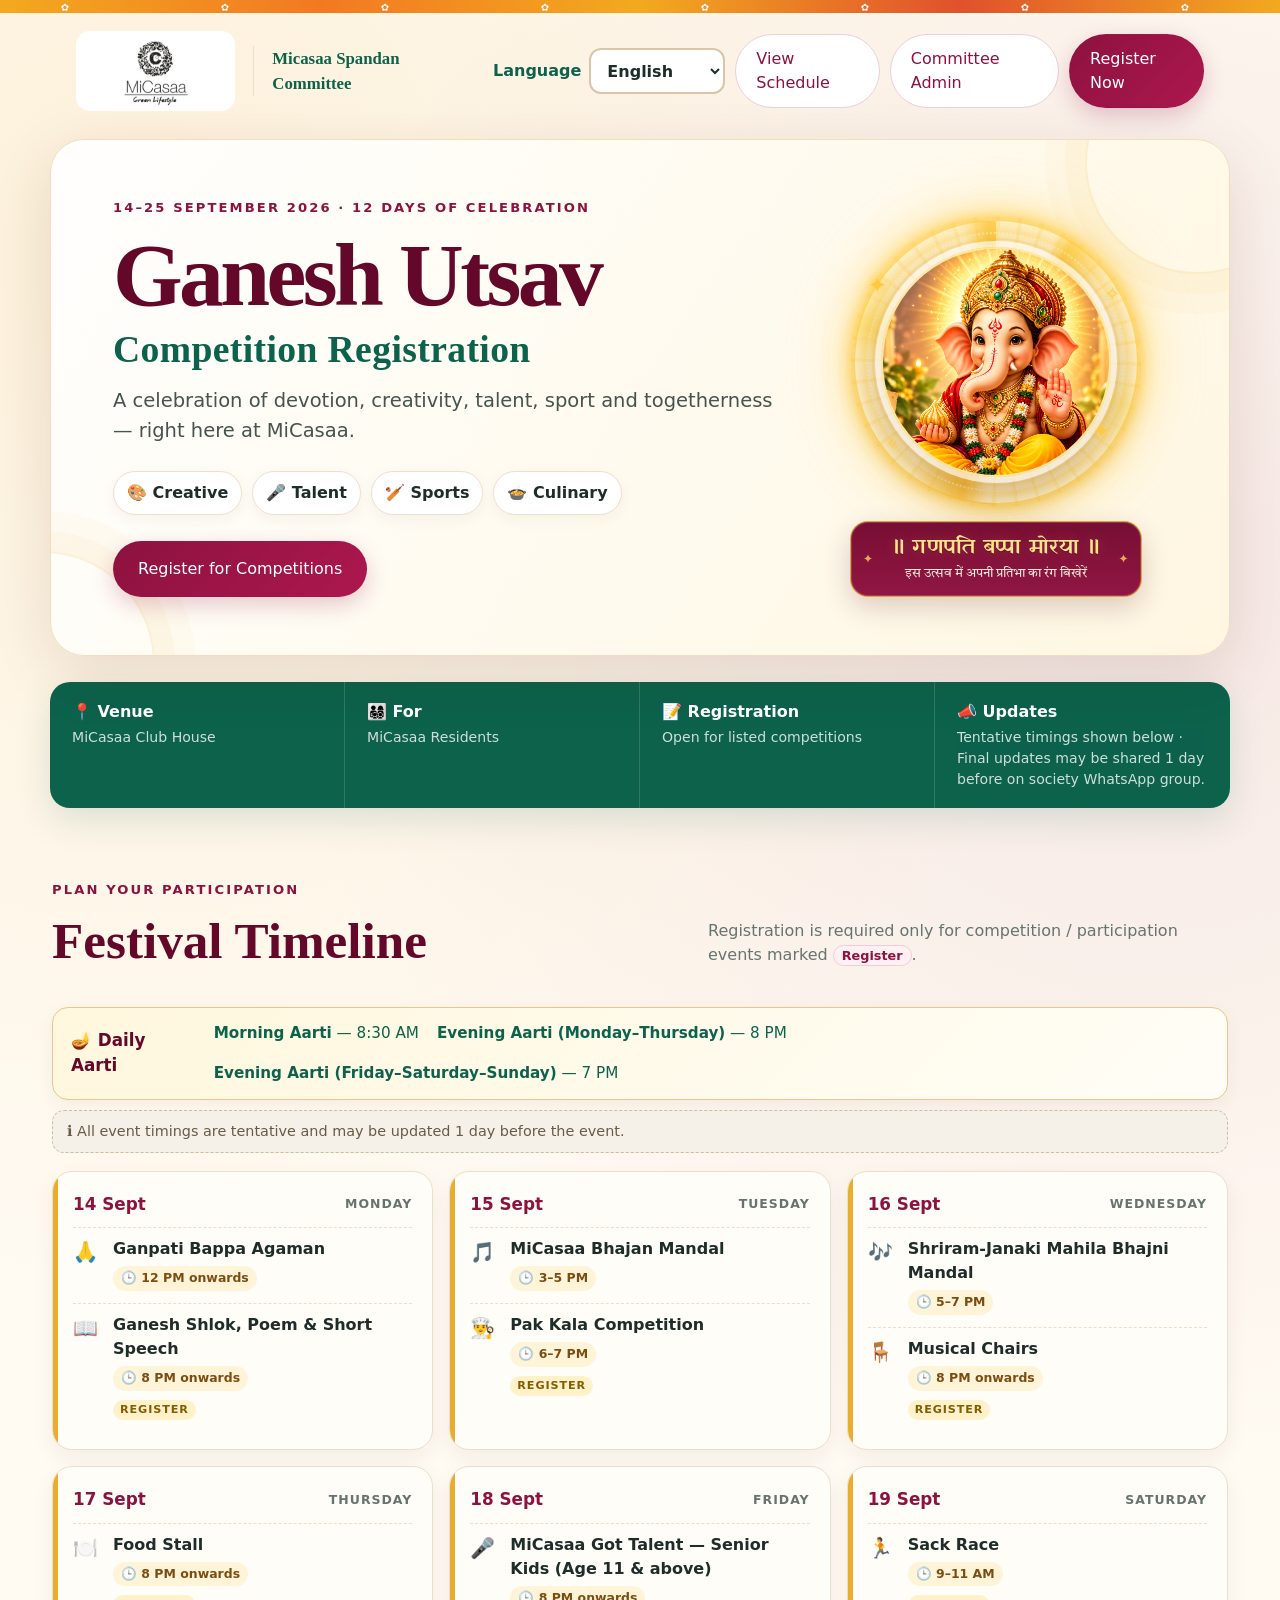
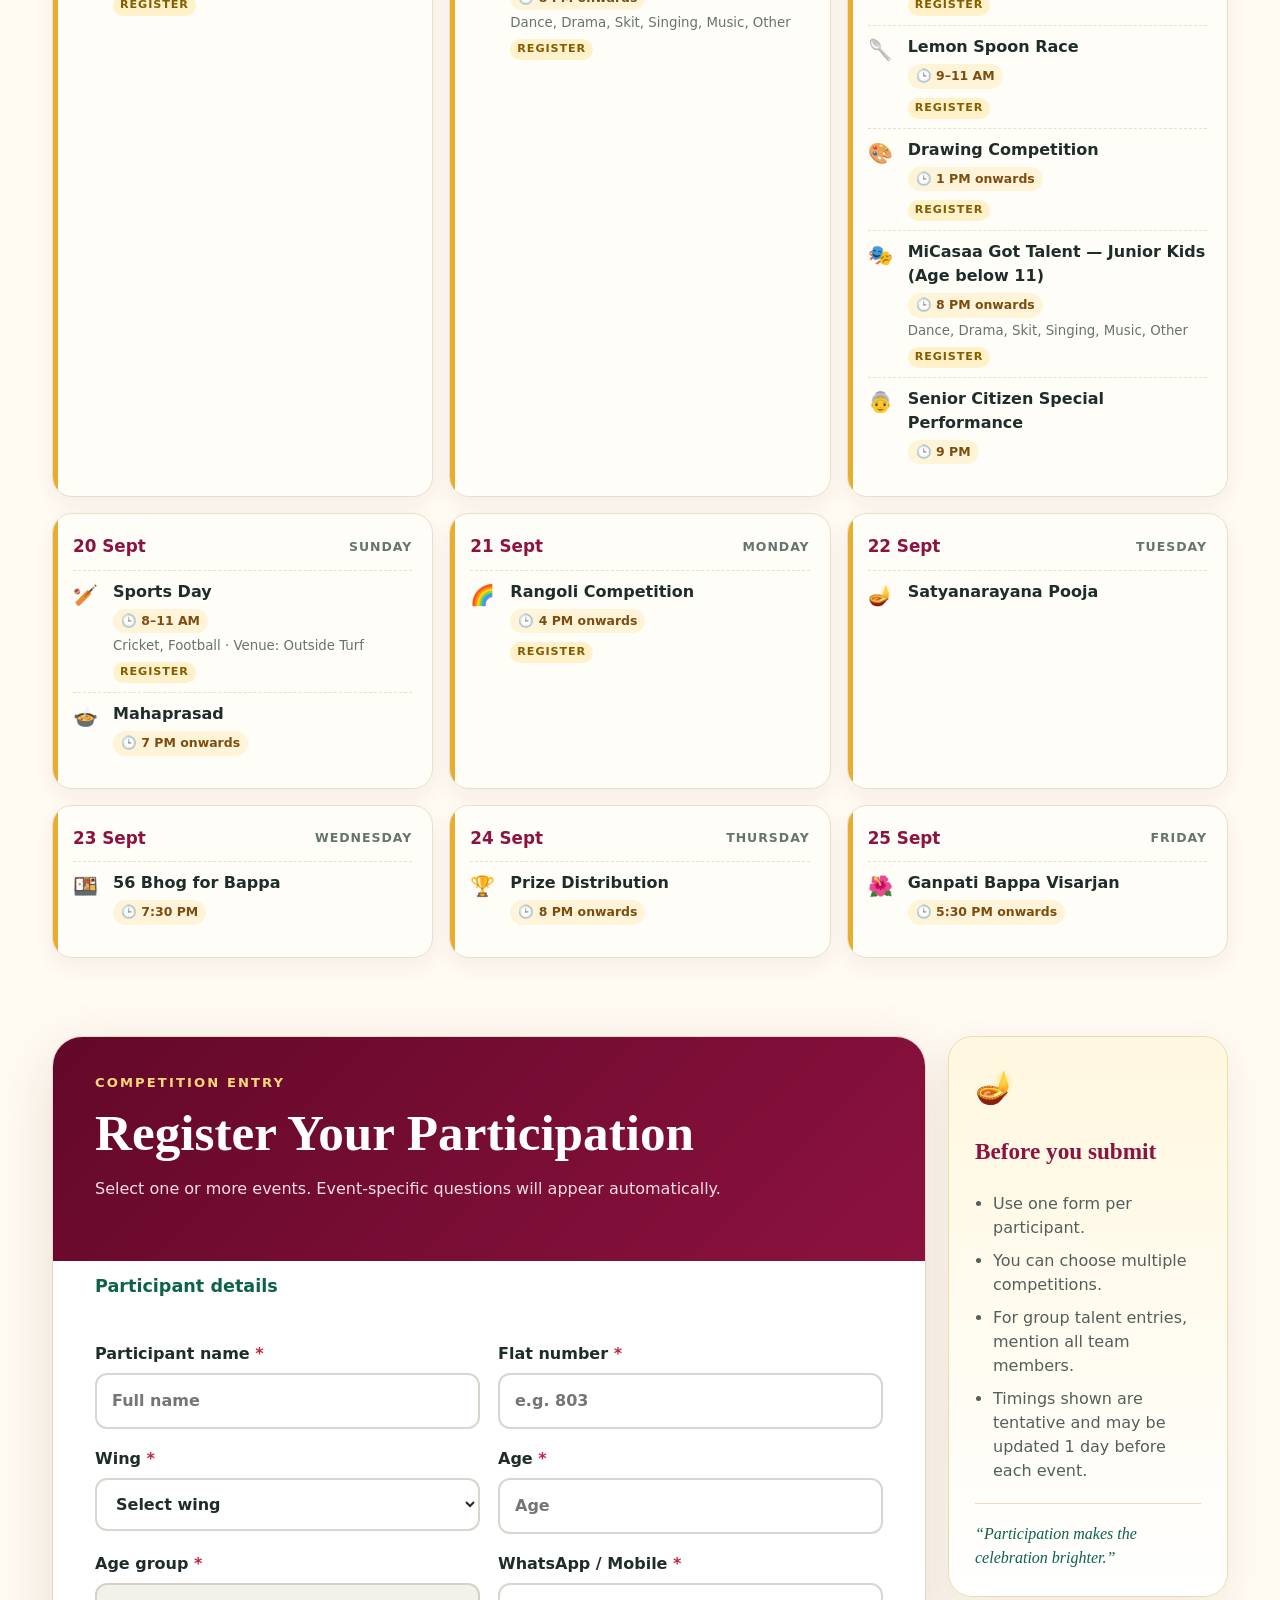
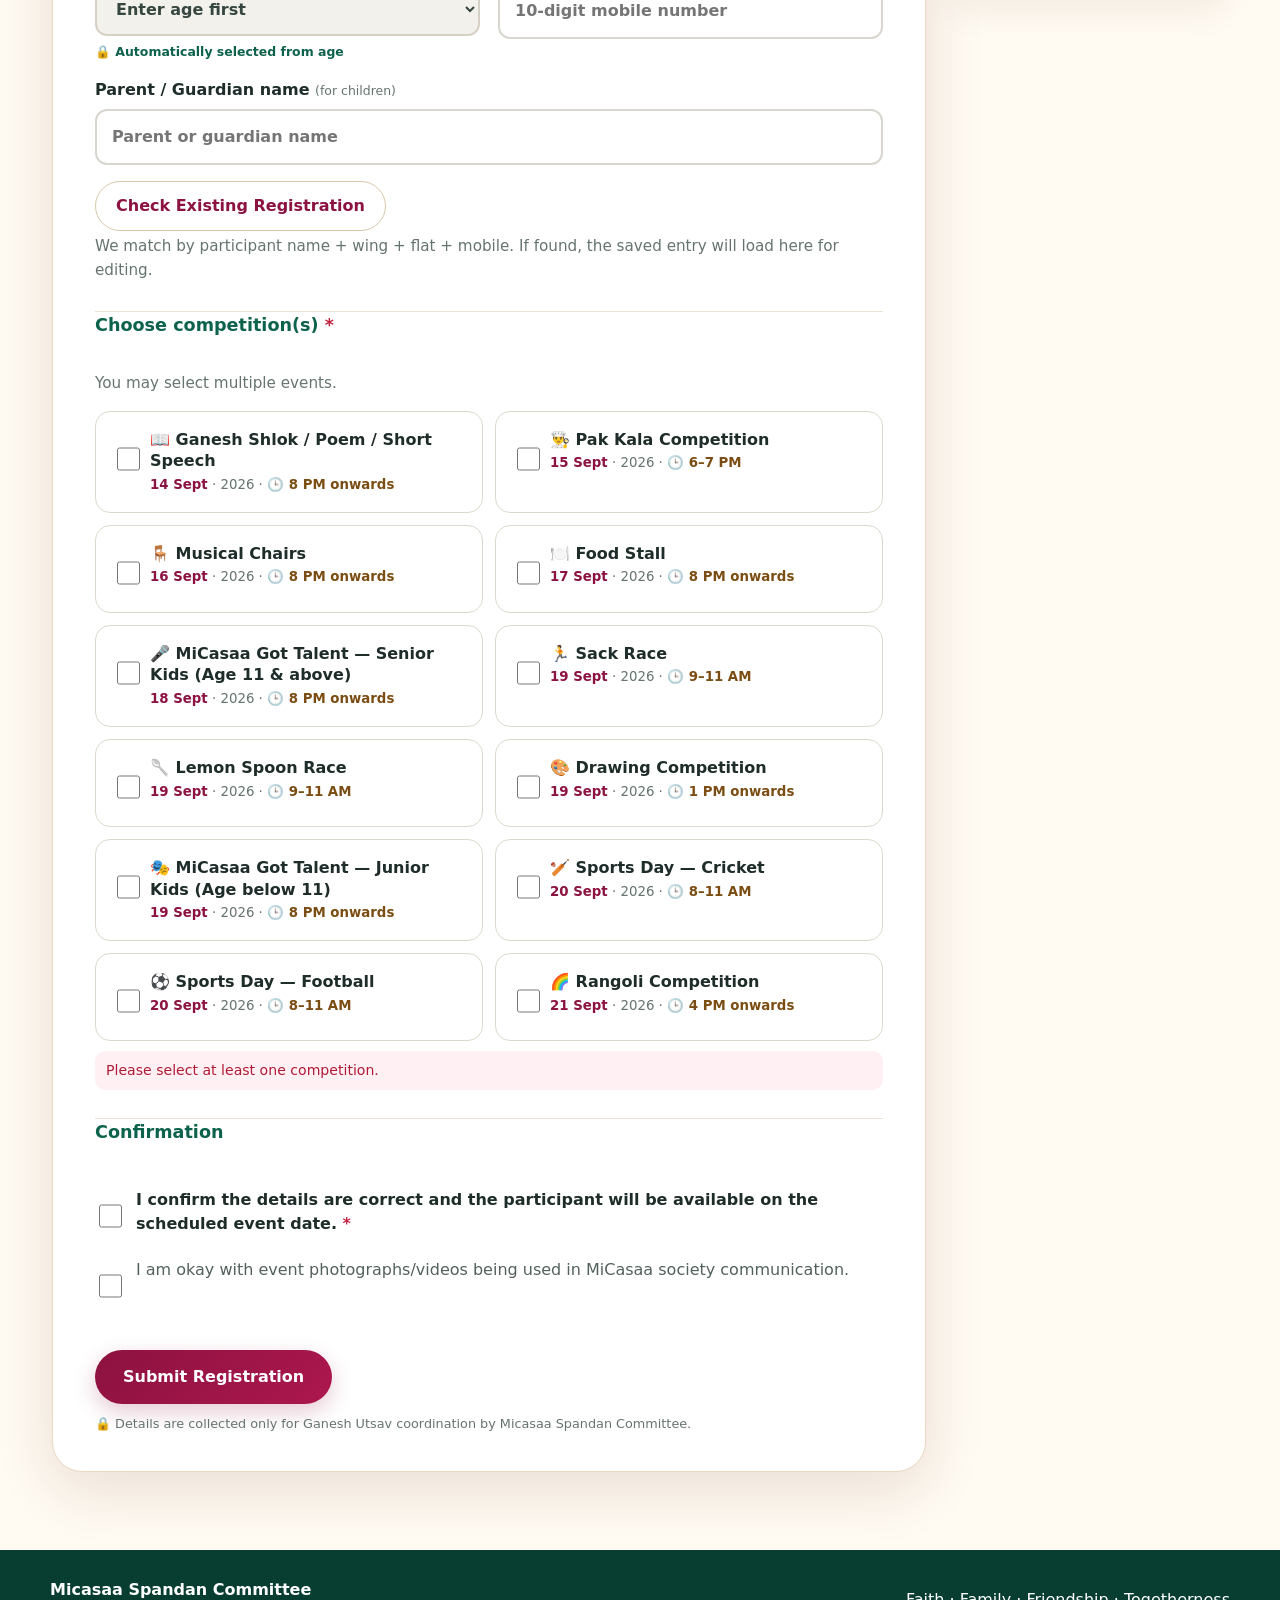
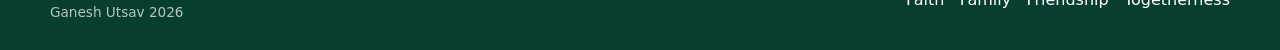
==== commit b45e3df7: "Add files via upload" ====
--- a/index.html
+++ b/index.html
@@ -80,8 +80,8 @@
           <div class="aarti-title">🪔 <span data-i18n="dailyAarti">Daily Aarti</span></div>
           <div class="aarti-times">
             <span><strong data-i18n="morningAarti">Morning Aarti</strong> — 8:30 AM</span>
-            <span><strong data-i18n="eveningAartiWeekdays">Evening Aarti (weekdays)</strong> — 8 PM</span>
-            <span><strong data-i18n="eveningAartiWeekends">Evening Aarti (weekends)</strong> — 7:30 PM</span>
+            <span><strong data-i18n="eveningAartiWeekdays">Evening Aarti (Monday–Thursday)</strong> — 8 PM</span>
+            <span><strong data-i18n="eveningAartiFriSun">Evening Aarti (Friday–Saturday–Sunday)</strong> — 7 PM</span>
           </div>
         </div>
         <div class="tentative-time-note">ℹ️ <span data-i18n="tentativeTimeNote">All event timings are tentative and may be updated 1 day before the event.</span></div>
